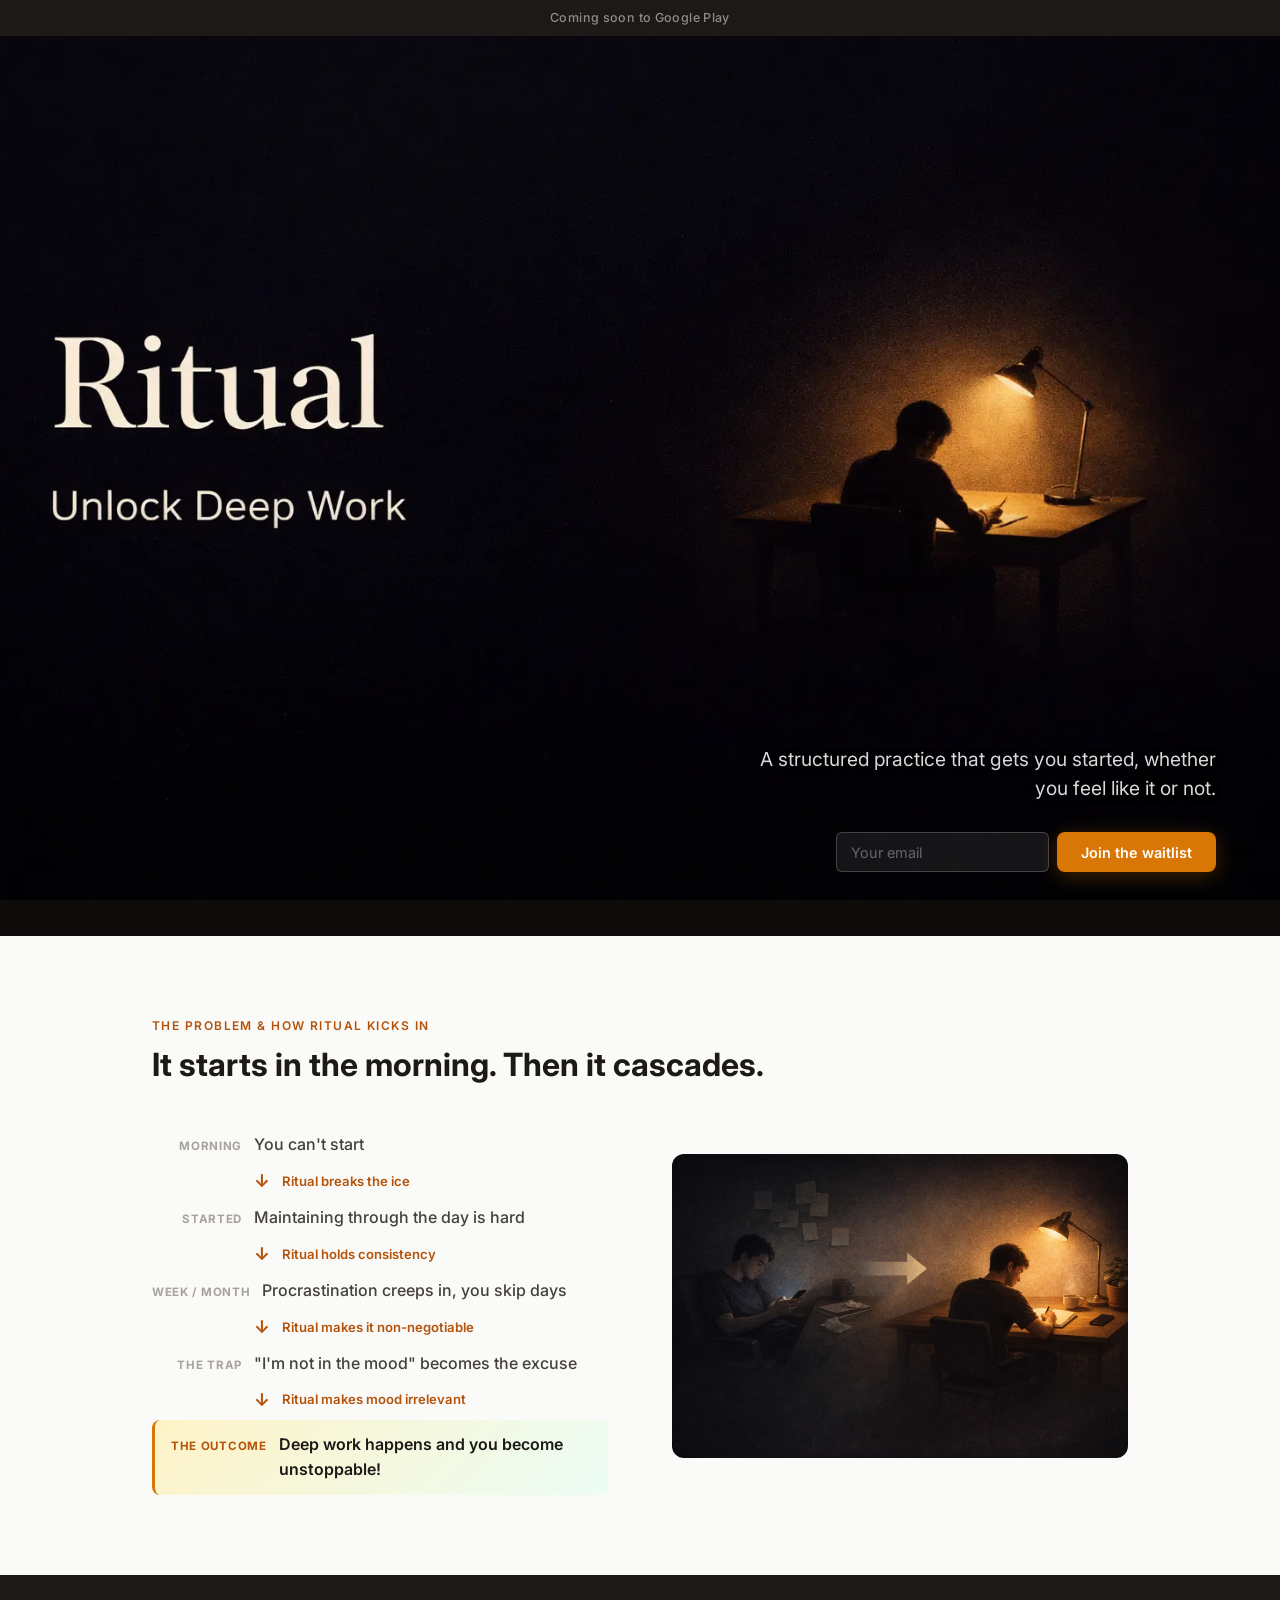
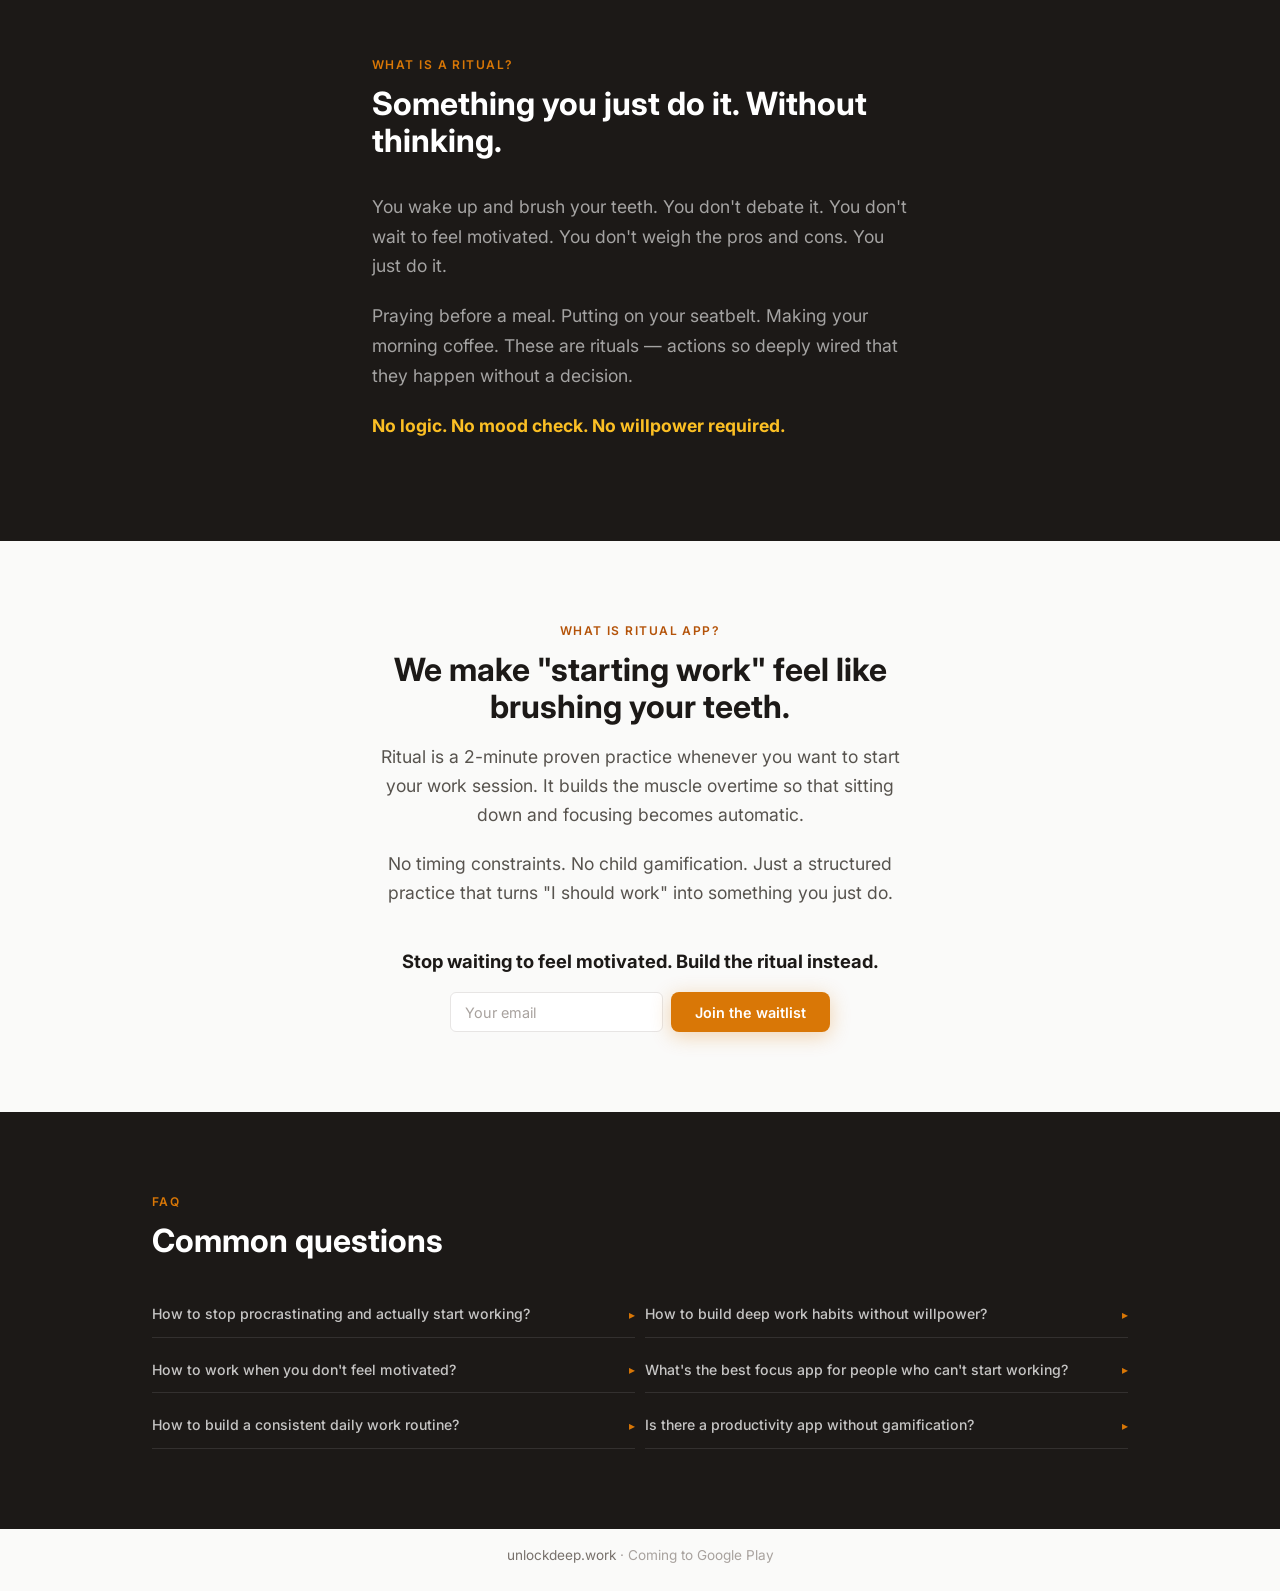
==== index.html @ 606dfb0f "Add Google Analytics tag (G-SDMS67HGEH) Co-Authored-By: Claude Opus 4.6 <noreply@anthropic.com>" ====
<!DOCTYPE html>
<html lang="en">
<head>
  <!-- Google tag (gtag.js) -->
  <script async src="https://www.googletagmanager.com/gtag/js?id=G-SDMS67HGEH"></script>
  <script>
    window.dataLayer = window.dataLayer || [];
    function gtag(){dataLayer.push(arguments);}
    gtag('js', new Date());
    gtag('config', 'G-SDMS67HGEH');
  </script>

  <meta charset="UTF-8">
  <meta name="viewport" content="width=device-width, initial-scale=1.0">
  <title>Ritual — Unlock Deep Work</title>
  <meta name="description" content="A 2-minute ritual that makes starting automatic and mood irrelevant. Stop waiting to feel motivated.">
  <link rel="canonical" href="https://unlockdeep.work/">

  <!-- Open Graph -->
  <meta property="og:type" content="website">
  <meta property="og:url" content="https://unlockdeep.work/">
  <meta property="og:title" content="Ritual — Unlock Deep Work">
  <meta property="og:description" content="A 2-minute ritual that makes starting automatic and mood irrelevant. Stop waiting to feel motivated.">
  <meta property="og:image" content="https://unlockdeep.work/og-image.jpg">

  <!-- Twitter Card -->
  <meta name="twitter:card" content="summary_large_image">
  <meta name="twitter:title" content="Ritual — Unlock Deep Work">
  <meta name="twitter:description" content="A 2-minute ritual that makes starting automatic and mood irrelevant. Stop waiting to feel motivated.">
  <meta name="twitter:image" content="https://unlockdeep.work/og-image.jpg">

  <!-- Structured Data -->
  <script type="application/ld+json">
  {
    "@context": "https://schema.org",
    "@type": "SoftwareApplication",
    "name": "Ritual",
    "description": "A 2-minute ritual that makes starting automatic and mood irrelevant. Stop waiting to feel motivated.",
    "url": "https://unlockdeep.work",
    "applicationCategory": "ProductivityApplication",
    "operatingSystem": "Android",
    "offers": {
      "@type": "Offer",
      "availability": "https://schema.org/PreOrder",
      "price": "0"
    }
  }
  </script>

  <script type="application/ld+json">
  {
    "@context": "https://schema.org",
    "@type": "FAQPage",
    "mainEntity": [
      {
        "@type": "Question",
        "name": "How to stop procrastinating and actually start working?",
        "acceptedAnswer": {
          "@type": "Answer",
          "text": "Most people wait to feel motivated — but motivation is unreliable. The real problem is the transition from scrolling to working. A 2-minute pre-work practice removes that decision entirely. You stop debating whether to start. You just start. Over time, this builds a starting muscle that makes procrastination irrelevant."
        }
      },
      {
        "@type": "Question",
        "name": "How to build deep work habits without willpower?",
        "acceptedAnswer": {
          "@type": "Answer",
          "text": "You don't use willpower to brush your teeth — it just happens because it's a ritual. Deep work can work the same way. A short, structured practice before each work session wires the habit into your routine. Within weeks, sitting down to focus stops being a battle and starts being automatic."
        }
      },
      {
        "@type": "Question",
        "name": "How to work when you don't feel motivated?",
        "acceptedAnswer": {
          "@type": "Answer",
          "text": "That's exactly when a daily work ritual matters most. Your mood shouldn't decide your productivity. A structured practice trains your brain to start regardless of how you feel. You do the practice, the focus follows. Consistency compounds — not motivation."
        }
      },
      {
        "@type": "Question",
        "name": "What's the best focus app for people who can't start working?",
        "acceptedAnswer": {
          "@type": "Answer",
          "text": "Most focus apps begin at the timer — press play and hope you focus. But the real problem happens 2 minutes before that. The best approach is a pre-work transition practice: acknowledge the distraction, set an intention, and commit. No gamification, no virtual trees, no guilt trips. Just honest structure that builds real discipline."
        }
      },
      {
        "@type": "Question",
        "name": "How to build a consistent daily work routine?",
        "acceptedAnswer": {
          "@type": "Answer",
          "text": "Consistency doesn't come from motivation — it comes from removing the decision to start. A daily ritual before your work session acts as an anchor. Morning, afternoon, whenever you work — the ritual is the same. Over months, you build a focus capacity curve: evidence of your own growth, not a streak counter."
        }
      },
      {
        "@type": "Question",
        "name": "Is there a productivity app without gamification?",
        "acceptedAnswer": {
          "@type": "Answer",
          "text": "Yes. Most focus apps reward you with trees, creatures, or animations — which contradicts the principle of embracing boredom. A better approach is a minimalist practice that treats you like an adult. No stimulation rewards. Just data about your sessions, your depth, and your growth over time."
        }
      }
    ]
  }
  </script>

  <link rel="preconnect" href="https://fonts.googleapis.com">
  <link rel="preconnect" href="https://fonts.gstatic.com" crossorigin>
  <link href="https://fonts.googleapis.com/css2?family=Inter:wght@400;500;600;700;800&family=Playfair+Display:wght@700;800&display=swap" rel="stylesheet">
  <link rel="stylesheet" href="style.css">
</head>
<body>

  <!-- Top Bar -->
  <div class="top-bar">
    <span>Coming soon to Google Play</span>
  </div>

  <!-- Hero -->
  <section class="hero">
    <div class="hero-bg" style="background-image: url('deepwork-head.webp');"></div>
    <div class="hero-overlay"></div>
    <div class="hero-content">
      <h1 class="hero-title">Ritual<span class="hero-title-sub">Unlock Deep Work</span></h1>
      <p class="one-liner">A structured practice that gets you started, whether you feel like it or not.</p>
      <form class="waitlist-form" action="https://formspree.io/f/mvzbgklw" method="POST">
        <input type="email" name="email" placeholder="Your email" required>
        <button type="submit" class="cta-button">Join the waitlist</button>
      </form>
    </div>
  </section>

  <!-- The Problem & How Ritual Kicks In -->
  <section class="problem-section">
    <div class="container">
      <div class="section-label">The Problem &amp; How Ritual Kicks In</div>
      <h2 class="section-title">It starts in the morning. Then it cascades.</h2>

      <div class="problem-layout">
        <div class="waterfall">
          <div class="wf-row">
            <div class="wf-label">Morning</div>
            <div class="wf-text">You can't start</div>
          </div>
          <div class="wf-arrow-row">
            <div class="wf-label"></div>
            <span class="wf-arrow">&darr;</span>
            <span class="wf-hint">Ritual breaks the ice</span>
          </div>
          <div class="wf-row">
            <div class="wf-label">Started</div>
            <div class="wf-text">Maintaining through the day is hard</div>
          </div>
          <div class="wf-arrow-row">
            <div class="wf-label"></div>
            <span class="wf-arrow">&darr;</span>
            <span class="wf-hint">Ritual holds consistency</span>
          </div>
          <div class="wf-row">
            <div class="wf-label">Week / Month</div>
            <div class="wf-text">Procrastination creeps in, you skip days</div>
          </div>
          <div class="wf-arrow-row">
            <div class="wf-label"></div>
            <span class="wf-arrow">&darr;</span>
            <span class="wf-hint">Ritual makes it non-negotiable</span>
          </div>
          <div class="wf-row">
            <div class="wf-label">The Trap</div>
            <div class="wf-text">"I'm not in the mood" becomes the excuse</div>
          </div>
          <div class="wf-arrow-row">
            <div class="wf-label"></div>
            <span class="wf-arrow">&darr;</span>
            <span class="wf-hint">Ritual makes mood irrelevant</span>
          </div>
          <div class="wf-outcome">
            <div class="wf-row" style="padding:0">
              <div class="wf-label">The Outcome</div>
              <div class="wf-text">Deep work happens and you become unstoppable!</div>
            </div>
          </div>
        </div>

        <div class="problem-image">
          <img src="deepwork-distraction.webp" alt="From distraction to deep work — person scrolling transforms into person focused at desk">
        </div>
      </div>
    </div>
  </section>

  <!-- What is a Ritual? -->
  <section class="what-ritual-section">
    <div class="container--narrow">
      <div class="section-label">What is a Ritual?</div>
      <h2 class="section-title">Something you just do it. Without thinking.</h2>
      <p class="what-ritual-text">You wake up and brush your teeth. You don't debate it. You don't wait to feel motivated. You don't weigh the pros and cons. You just do it.</p>
      <p class="what-ritual-text">Praying before a meal. Putting on your seatbelt. Making your morning coffee. These are rituals — actions so deeply wired that they happen without a decision.</p>
      <p class="what-ritual-text"><strong>No logic. No mood check. No willpower required.</strong></p>
    </div>
  </section>

  <!-- What is Ritual the app? -->
  <section class="what-app-section">
    <div class="container--narrow">
      <div class="section-label">What is Ritual app?</div>
      <h2 class="section-title">We make "starting work" feel like brushing your teeth.</h2>
      <p class="what-app-text">Ritual is a 2-minute proven practice whenever you want to start your work session. It builds the muscle overtime so that sitting down and focusing becomes automatic.</p>
      <p class="what-app-text">No timing constraints. No child gamification. Just a structured practice that turns "I should work" into something you just do.</p>
      <div class="desktop-cta">
        <p class="what-app-tagline">Stop waiting to feel motivated. Build the ritual instead.</p>
        <form class="waitlist-form" action="https://formspree.io/f/mvzbgklw" method="POST">
          <input type="email" name="email" placeholder="Your email" required>
          <button type="submit" class="cta-button">Join the waitlist</button>
        </form>
      </div>
    </div>
  </section>

  <!-- FAQ -->
  <section class="faq-section">
    <div class="container">
      <div class="section-label">FAQ</div>
      <h2 class="section-title">Common questions</h2>

      <div class="faq-list">
        <details class="faq-item">
          <summary>How to stop procrastinating and actually start working?</summary>
          <p>Most people wait to feel motivated — but motivation is unreliable. The real problem is the transition from scrolling to working. A 2-minute pre-work practice removes that decision entirely. You stop debating whether to start. You just start. Over time, this builds a starting muscle that makes procrastination irrelevant.</p>
        </details>

        <details class="faq-item">
          <summary>How to build deep work habits without willpower?</summary>
          <p>You don't use willpower to brush your teeth — it just happens because it's a ritual. Deep work can work the same way. A short, structured practice before each work session wires the habit into your routine. Within weeks, sitting down to focus stops being a battle and starts being automatic.</p>
        </details>

        <details class="faq-item">
          <summary>How to work when you don't feel motivated?</summary>
          <p>That's exactly when a daily work ritual matters most. Your mood shouldn't decide your productivity. A structured practice trains your brain to start regardless of how you feel. You do the practice, the focus follows. Consistency compounds — not motivation.</p>
        </details>

        <details class="faq-item">
          <summary>What's the best focus app for people who can't start working?</summary>
          <p>Most focus apps begin at the timer — press play and hope you focus. But the real problem happens 2 minutes before that. The best approach is a pre-work transition practice: acknowledge the distraction, set an intention, and commit. No gamification, no virtual trees, no guilt trips. Just honest structure that builds real discipline.</p>
        </details>

        <details class="faq-item">
          <summary>How to build a consistent daily work routine?</summary>
          <p>Consistency doesn't come from motivation — it comes from removing the decision to start. A daily ritual before your work session acts as an anchor. Morning, afternoon, whenever you work — the ritual is the same. Over months, you build a focus capacity curve: evidence of your own growth, not a streak counter.</p>
        </details>

        <details class="faq-item">
          <summary>Is there a productivity app without gamification?</summary>
          <p>Yes. Most focus apps reward you with trees, creatures, or animations — which contradicts the principle of embracing boredom. A better approach is a minimalist practice that treats you like an adult. No stimulation rewards. Just data about your sessions, your depth, and your growth over time. Real self-knowledge, not virtual forests.</p>
        </details>
      </div>
    </div>
  </section>

  <!-- Bottom CTA -->
  <section class="bottom-cta">
    <div class="container--narrow">
      <p class="bottom-cta-text">Stop waiting to feel motivated. Build the ritual instead.</p>
      <form class="waitlist-form" action="https://formspree.io/f/mvzbgklw" method="POST">
        <input type="email" name="email" placeholder="Your email" required>
        <button type="submit" class="cta-button">Join the waitlist</button>
      </form>
    </div>
  </section>

  <footer class="footer">
    <p class="footer-links">
      <a href="https://unlockdeep.work">unlockdeep.work</a> &middot; Coming to Google Play
    </p>
  </footer>

</body>
</html>
---- style.css ----
/* ===== Reset & Base ===== */
*,
*::before,
*::after {
  margin: 0;
  padding: 0;
  box-sizing: border-box;
}

html {
  font-size: 16px;
  scroll-behavior: smooth;
  -webkit-text-size-adjust: 100%;
}

body {
  font-family: 'Inter', -apple-system, BlinkMacSystemFont, sans-serif;
  color: #1c1917;
  background: #fafaf9;
  line-height: 1.6;
  -webkit-font-smoothing: antialiased;
  overflow-x: hidden;
}

h1, h2, h3 {
  line-height: 1.15;
  font-weight: 700;
}

/* ===== Layout ===== */
.container {
  max-width: 1040px;
  margin: 0 auto;
  padding: 0 2rem;
}

.container--narrow {
  max-width: 600px;
  margin: 0 auto;
  padding: 0 2rem;
}

.section-label {
  font-size: 0.75rem;
  font-weight: 600;
  text-transform: uppercase;
  letter-spacing: 0.12em;
  color: #b45309;
  margin-bottom: 0.75rem;
}

.section-title {
  font-size: 2rem;
  color: #1c1917;
  margin-bottom: 1rem;
}

/* ===== Top Bar ===== */
.top-bar {
  background: #1c1917;
  color: rgba(255, 255, 255, 0.5);
  text-align: center;
  padding: 0.5rem 1rem;
  font-size: 0.78rem;
  font-weight: 500;
  letter-spacing: 0.03em;
  position: relative;
  z-index: 10;
}

/* ===== Hero ===== */
.hero {
  min-height: 100vh;
  display: flex;
  align-items: flex-end;
  justify-content: flex-end;
  background: #1c1917;
  position: relative;
  overflow: hidden;
  padding: 4rem;
}

.hero-bg {
  position: absolute;
  inset: 0;
  background-size: cover;
  background-position: center;
  background-repeat: no-repeat;
  background-attachment: fixed;
}

.hero-overlay {
  position: absolute;
  inset: 0;
  background: linear-gradient(to top, rgba(0, 0, 0, 0.55) 0%, transparent 50%);
  pointer-events: none;
}

.hero-content {
  position: relative;
  z-index: 1;
  text-align: right;
  max-width: 480px;
}

.hero-title {
  display: none;
}

.hero .one-liner {
  font-size: 1.2rem;
  color: rgba(255, 255, 255, 0.85);
  margin-bottom: 1.75rem;
  line-height: 1.55;
  text-shadow: 0 1px 10px rgba(0, 0, 0, 0.4);
}

.cta-button {
  display: inline-block;
  padding: 0.9rem 2.5rem;
  font-size: 1rem;
  font-family: inherit;
  font-weight: 600;
  background: #d97706;
  color: #fff;
  border: none;
  border-radius: 8px;
  text-decoration: none;
  transition: background 0.2s, transform 0.15s, box-shadow 0.2s;
  box-shadow: 0 4px 20px rgba(217, 119, 6, 0.3);
}

.cta-button:hover {
  background: #b45309;
  transform: translateY(-1px);
  box-shadow: 0 6px 28px rgba(217, 119, 6, 0.4);
}

/* ===== Waitlist Form ===== */
.waitlist-form {
  display: flex;
  gap: 0.5rem;
  max-width: 380px;
  margin-left: auto;
}

.waitlist-form input[type="email"] {
  flex: 1;
  min-width: 0;
  padding: 0.65rem 0.85rem;
  font-size: 0.9rem;
  font-family: inherit;
  border: 1px solid rgba(255, 255, 255, 0.2);
  border-radius: 6px;
  background: rgba(255, 255, 255, 0.08);
  color: #fff;
  outline: none;
  transition: border-color 0.2s;
}

.waitlist-form input[type="email"]::placeholder {
  color: rgba(255, 255, 255, 0.35);
}

.waitlist-form input[type="email"]:focus {
  border-color: #d97706;
}

.waitlist-form .cta-button {
  padding: 0.65rem 1.5rem;
  font-size: 0.9rem;
  white-space: nowrap;
  cursor: pointer;
}

.what-app-section .waitlist-form {
  margin: 0 auto;
}

.what-app-section .waitlist-form input[type="email"] {
  background: #fff;
  border-color: #e7e5e4;
  color: #1c1917;
}

.what-app-section .waitlist-form input[type="email"]::placeholder {
  color: #a8a29e;
}

.what-app-section .waitlist-form input[type="email"]:focus {
  border-color: #d97706;
}

/* ===== Problem — Waterfall ===== */
.problem-section {
  padding: 5rem 0;
  background: #fafaf9;
}

.waterfall {
  display: flex;
  flex-direction: column;
  margin-top: 2.5rem;
  max-width: 480px;
}

.wf-row {
  display: flex;
  align-items: baseline;
  gap: 0.75rem;
  padding: 0.5rem 0;
}

.wf-label {
  font-size: 0.72rem;
  font-weight: 700;
  text-transform: uppercase;
  letter-spacing: 0.06em;
  color: #a8a29e;
  min-width: 90px;
  text-align: right;
  flex-shrink: 0;
}

.wf-text {
  font-size: 1rem;
  color: #44403c;
  font-weight: 500;
}

.wf-arrow-row {
  display: flex;
  align-items: center;
  gap: 0.75rem;
  padding: 0.1rem 0;
}

.wf-arrow-row .wf-label {
  min-width: 90px;
}

.wf-arrow {
  color: #b45309;
  font-size: 1.1rem;
  font-weight: 700;
}

.wf-hint {
  font-size: 0.82rem;
  color: #b45309;
  font-weight: 600;
}

.wf-outcome {
  margin-top: 0.25rem;
  padding: 0.75rem 1rem;
  background: linear-gradient(135deg, #fef3c7, #ecfdf5);
  border-radius: 8px;
  border-left: 3px solid #d97706;
}

.wf-outcome .wf-label {
  color: #b45309;
}

.wf-outcome .wf-text {
  color: #1c1917;
  font-weight: 600;
}

.problem-layout {
  display: grid;
  grid-template-columns: 1fr 1fr;
  gap: 4rem;
  align-items: center;
  margin-top: 2.5rem;
}

.problem-layout .waterfall {
  margin-top: 0;
}

.problem-image {
  text-align: center;
}

.problem-image img {
  max-width: 100%;
  border-radius: 12px;
}

/* ===== What is a Ritual? ===== */
.what-ritual-section {
  padding: 5rem 0;
  background: #1c1917;
}

.what-ritual-section .section-label {
  color: #d97706;
}

.what-ritual-section .section-title {
  color: #fff;
  margin-bottom: 2rem;
}

.what-ritual-text {
  font-size: 1.1rem;
  color: rgba(255, 255, 255, 0.6);
  line-height: 1.7;
  margin-bottom: 1.25rem;
}

.what-ritual-text strong {
  color: #fbbf24;
}

/* ===== What is Ritual the app? ===== */
.what-app-section {
  padding: 5rem 0;
  background: #fafaf9;
  text-align: center;
}

.what-app-text {
  font-size: 1.1rem;
  color: #57534e;
  line-height: 1.65;
  margin-bottom: 1.25rem;
}

.what-app-tagline {
  font-size: 1.15rem;
  font-weight: 700;
  color: #1c1917;
  margin-top: 2.5rem;
  margin-bottom: 1rem;
}

/* ===== FAQ ===== */
.faq-section {
  padding: 5rem 0;
  background: #1c1917;
}

.faq-section .section-label {
  color: #d97706;
}

.faq-section .section-title {
  color: #fff;
}

.faq-list {
  margin-top: 2rem;
  display: grid;
  grid-template-columns: 1fr 1fr;
  gap: 0.6rem;
}

.faq-item {
  background: none;
  border: none;
  border-bottom: 1px solid rgba(255, 255, 255, 0.1);
}

.faq-item summary {
  padding: 0.7rem 0;
  font-size: 0.88rem;
  font-weight: 500;
  color: rgba(255, 255, 255, 0.75);
  cursor: pointer;
  list-style: none;
  display: flex;
  justify-content: space-between;
  align-items: center;
}

.faq-item summary:hover {
  color: rgba(255, 255, 255, 0.95);
}

.faq-item summary::-webkit-details-marker {
  display: none;
}

.faq-item summary::after {
  content: '▸';
  font-size: 0.75rem;
  color: #d97706;
  flex-shrink: 0;
  margin-left: 0.75rem;
  transition: transform 0.2s;
}

.faq-item[open] summary::after {
  transform: rotate(90deg);
}

.faq-item p {
  padding: 0 0 0.7rem;
  font-size: 0.82rem;
  color: rgba(255, 255, 255, 0.4);
  line-height: 1.6;
}

.desktop-cta {
  margin-top: 2rem;
}

.desktop-cta .what-app-tagline {
  font-size: 1.15rem;
  font-weight: 700;
  color: #1c1917;
  margin-bottom: 1rem;
}

.desktop-cta .waitlist-form {
  margin: 0 auto;
}

.desktop-cta .waitlist-form input[type="email"] {
  background: #fff;
  border-color: #e7e5e4;
  color: #1c1917;
}

.desktop-cta .waitlist-form input[type="email"]::placeholder {
  color: #a8a29e;
}

.desktop-cta .waitlist-form input[type="email"]:focus {
  border-color: #d97706;
}

/* ===== Bottom CTA ===== */
.bottom-cta {
  display: none;
  padding: 2.5rem 0 1rem;
  background: #fafaf9;
  text-align: center;
}

.bottom-cta-text {
  font-size: 1.1rem;
  font-weight: 700;
  color: #1c1917;
  margin-bottom: 1.25rem;
}

.bottom-cta .waitlist-form {
  margin: 0 auto;
}

.bottom-cta .waitlist-form input[type="email"] {
  background: #fff;
  border-color: #e7e5e4;
  color: #1c1917;
}

.bottom-cta .waitlist-form input[type="email"]::placeholder {
  color: #a8a29e;
}

.bottom-cta .waitlist-form input[type="email"]:focus {
  border-color: #d97706;
}

/* ===== Footer ===== */
.footer {
  padding: 1rem 0 1.5rem;
  text-align: center;
  background: #fafaf9;
}

.footer-links {
  font-size: 0.85rem;
  color: #a8a29e;
}

.footer-links a {
  color: #78716c;
  text-decoration: none;
}

.footer-links a:hover {
  color: #b45309;
}

/* ===== Responsive ===== */
@media (max-width: 650px) {
  .hero {
    min-height: 70vh;
    padding: 2.5rem 1.5rem;
    align-items: flex-end;
    justify-content: center;
  }

  .hero-bg {
    background-attachment: scroll;
    background-position: 70% center;
  }

  .hero-content {
    text-align: center;
    max-width: 100%;
  }

  .hero-title {
    display: block;
    font-family: 'Playfair Display', Georgia, serif;
    font-size: 3.5rem;
    font-weight: 700;
    color: #f0e4d4;
    margin-bottom: 0.5rem;
    text-shadow: 0 2px 16px rgba(0, 0, 0, 0.5);
  }

  .hero-title-sub {
    display: block;
    font-family: 'Inter', sans-serif;
    font-size: 1.1rem;
    font-weight: 400;
    color: rgba(200, 190, 175, 0.75);
    letter-spacing: 0.04em;
    margin-bottom: 1.5rem;
  }

  .hero .one-liner {
    font-size: 1.1rem;
  }

  .waitlist-form {
    flex-direction: column;
    max-width: 100%;
  }

  .section-title {
    font-size: 1.6rem;
  }

  .insight-line {
    font-size: 1.65rem;
  }

  .problem-layout {
    grid-template-columns: 1fr;
    gap: 2rem;
  }

  .wf-label {
    min-width: 70px;
    font-size: 0.65rem;
  }

  .wf-arrow-row .wf-label {
    min-width: 70px;
  }

  .problem-section,
  .what-ritual-section,
  .what-app-section,
  .faq-section {
    padding: 3.5rem 0;
  }

  .faq-list {
    grid-template-columns: 1fr;
  }

  .desktop-cta {
    display: none;
  }

  .bottom-cta {
    display: block;
  }
}
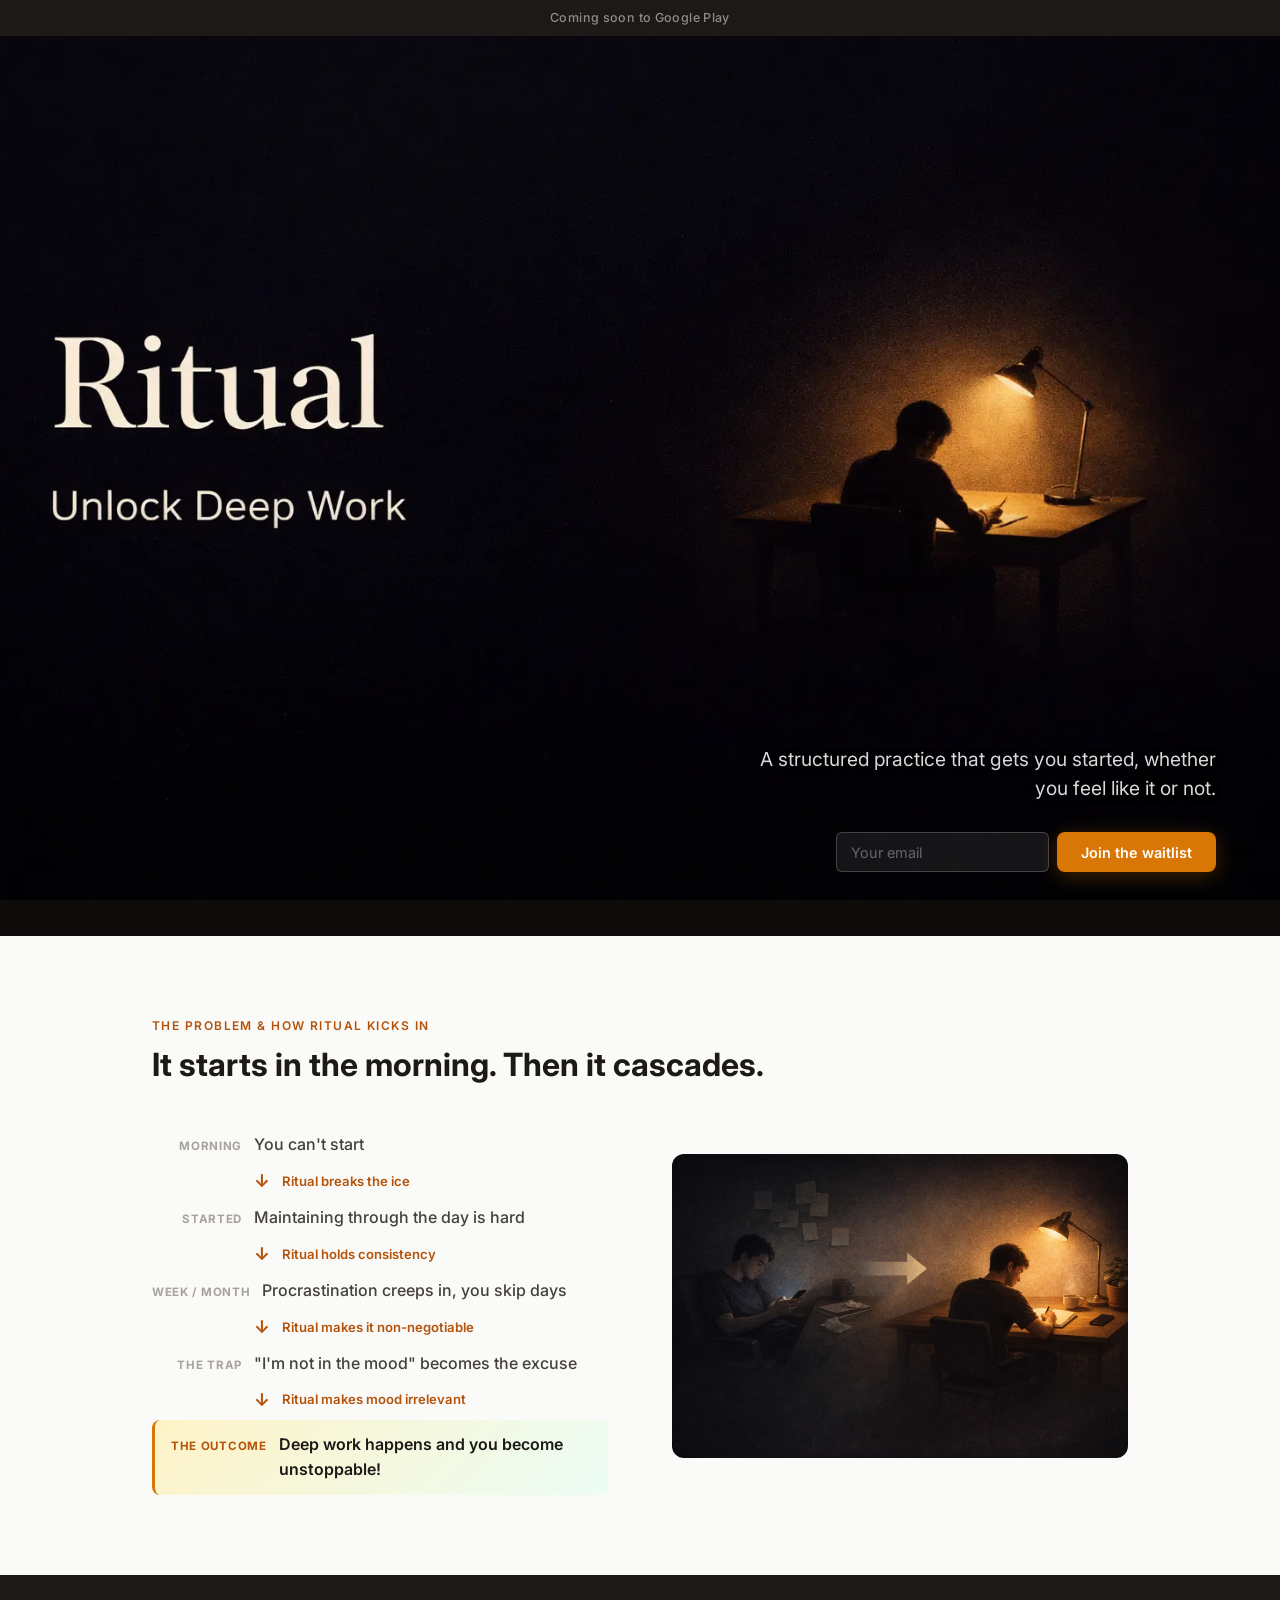
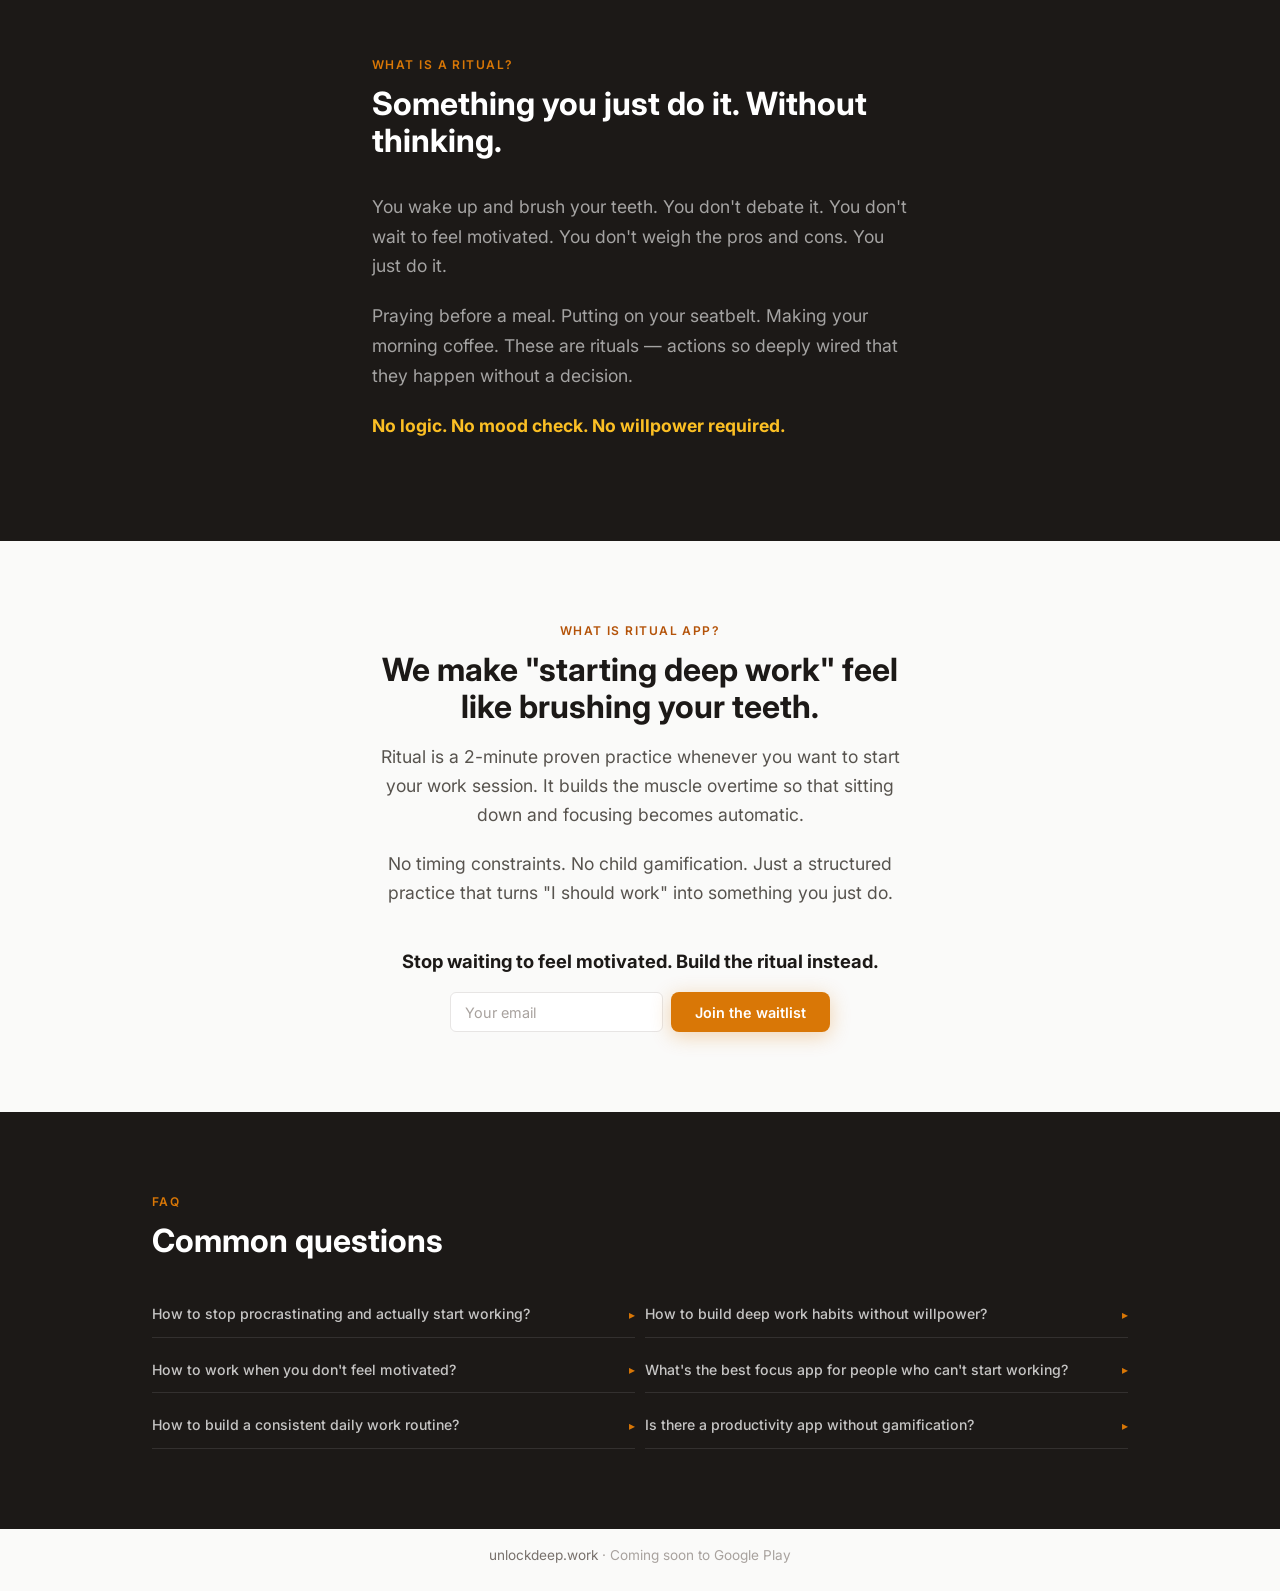
==== commit 69747543: "Update copy: add "deep work" keyword, Ritual mention in FAQ, and "soon" to footer Co-Authored-By: Cl" ====
--- a/index.html
+++ b/index.html
@@ -204,7 +204,7 @@
   <section class="what-app-section">
     <div class="container--narrow">
       <div class="section-label">What is Ritual app?</div>
-      <h2 class="section-title">We make "starting work" feel like brushing your teeth.</h2>
+      <h2 class="section-title">We make "starting deep work" feel like brushing your teeth.</h2>
       <p class="what-app-text">Ritual is a 2-minute proven practice whenever you want to start your work session. It builds the muscle overtime so that sitting down and focusing becomes automatic.</p>
       <p class="what-app-text">No timing constraints. No child gamification. Just a structured practice that turns "I should work" into something you just do.</p>
       <div class="desktop-cta">
@@ -251,7 +251,7 @@
 
         <details class="faq-item">
           <summary>Is there a productivity app without gamification?</summary>
-          <p>Yes. Most focus apps reward you with trees, creatures, or animations — which contradicts the principle of embracing boredom. A better approach is a minimalist practice that treats you like an adult. No stimulation rewards. Just data about your sessions, your depth, and your growth over time. Real self-knowledge, not virtual forests.</p>
+          <p>Yes. Most focus apps reward you with trees, creatures, or animations — which contradicts the principle of embracing boredom. A better approach is a minimalist practice that treats you like an adult. No stimulation rewards. Just data about your sessions, your depth, and your growth over time. Real self-knowledge, not virtual forests. That's what we are building with Ritual.</p>
         </details>
       </div>
     </div>
@@ -270,7 +270,7 @@
 
   <footer class="footer">
     <p class="footer-links">
-      <a href="https://unlockdeep.work">unlockdeep.work</a> &middot; Coming to Google Play
+      <a href="https://unlockdeep.work">unlockdeep.work</a> &middot; Coming soon to Google Play
     </p>
   </footer>
 
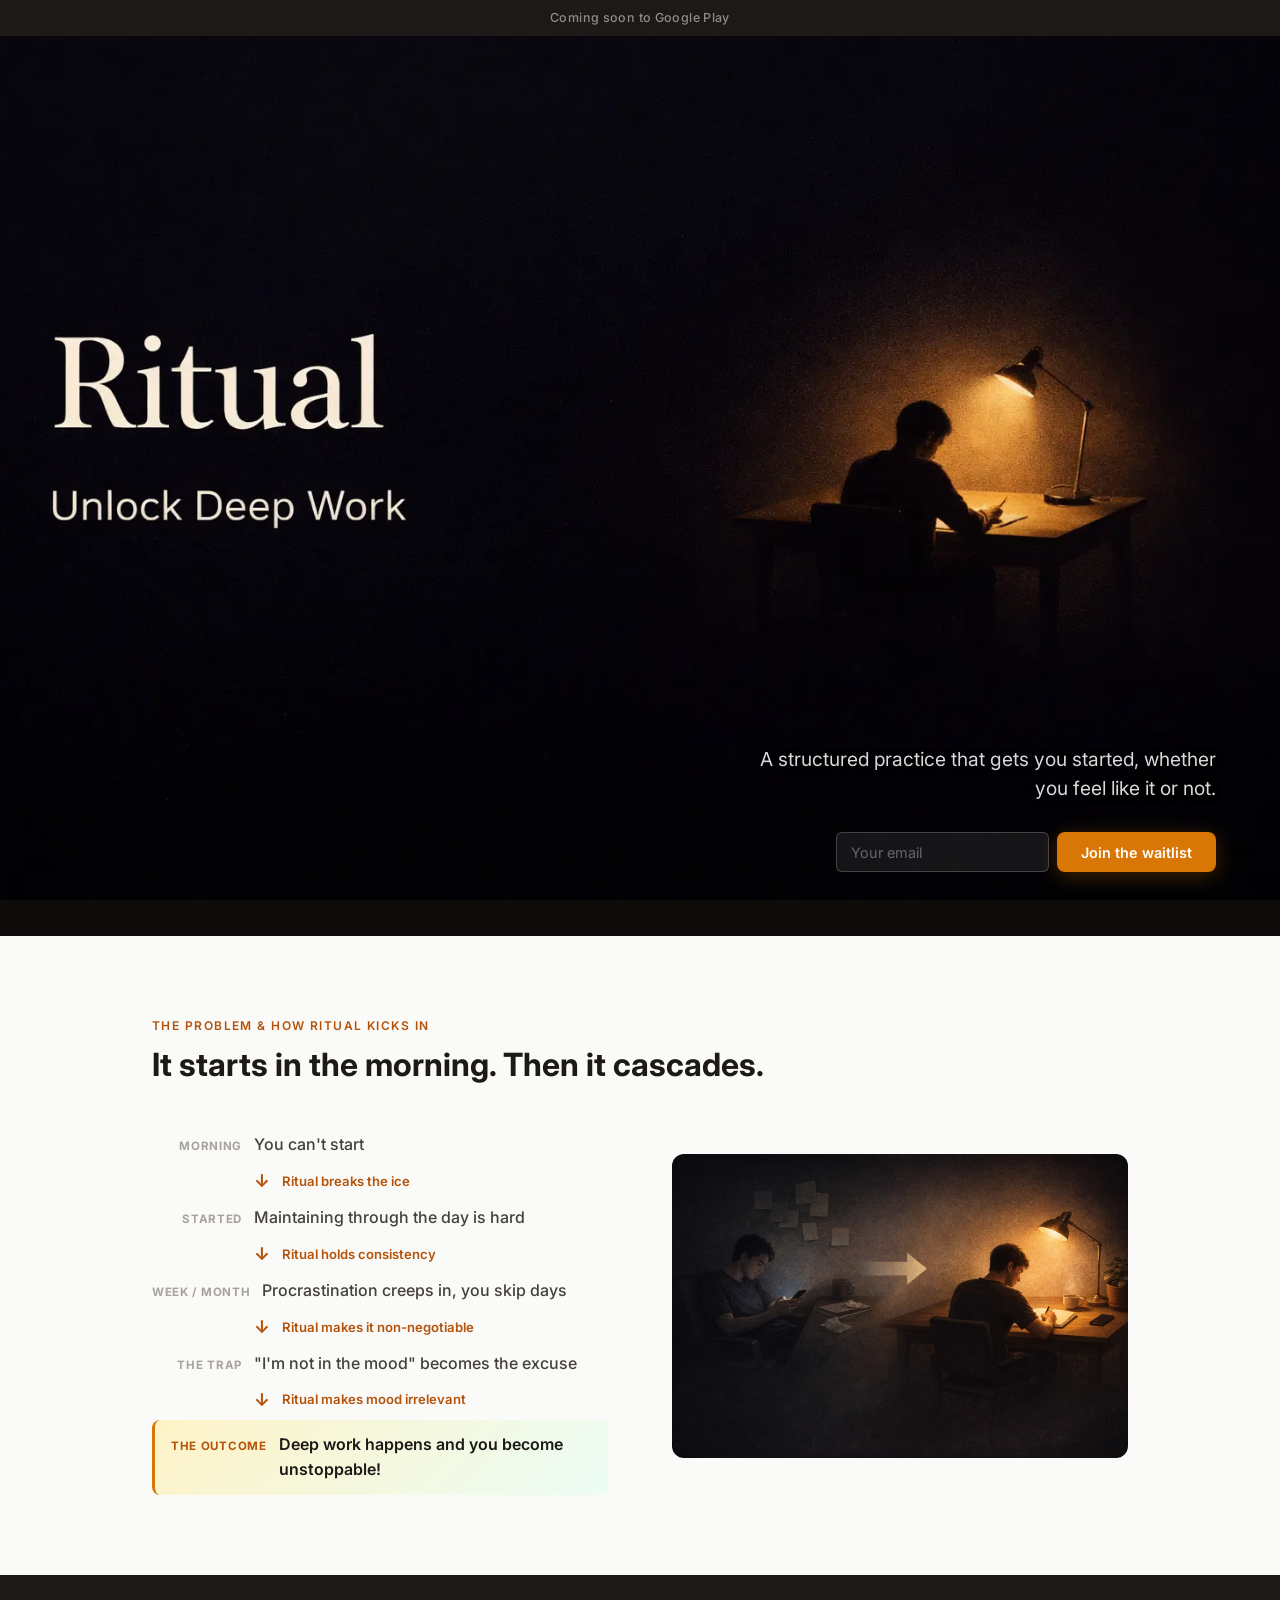
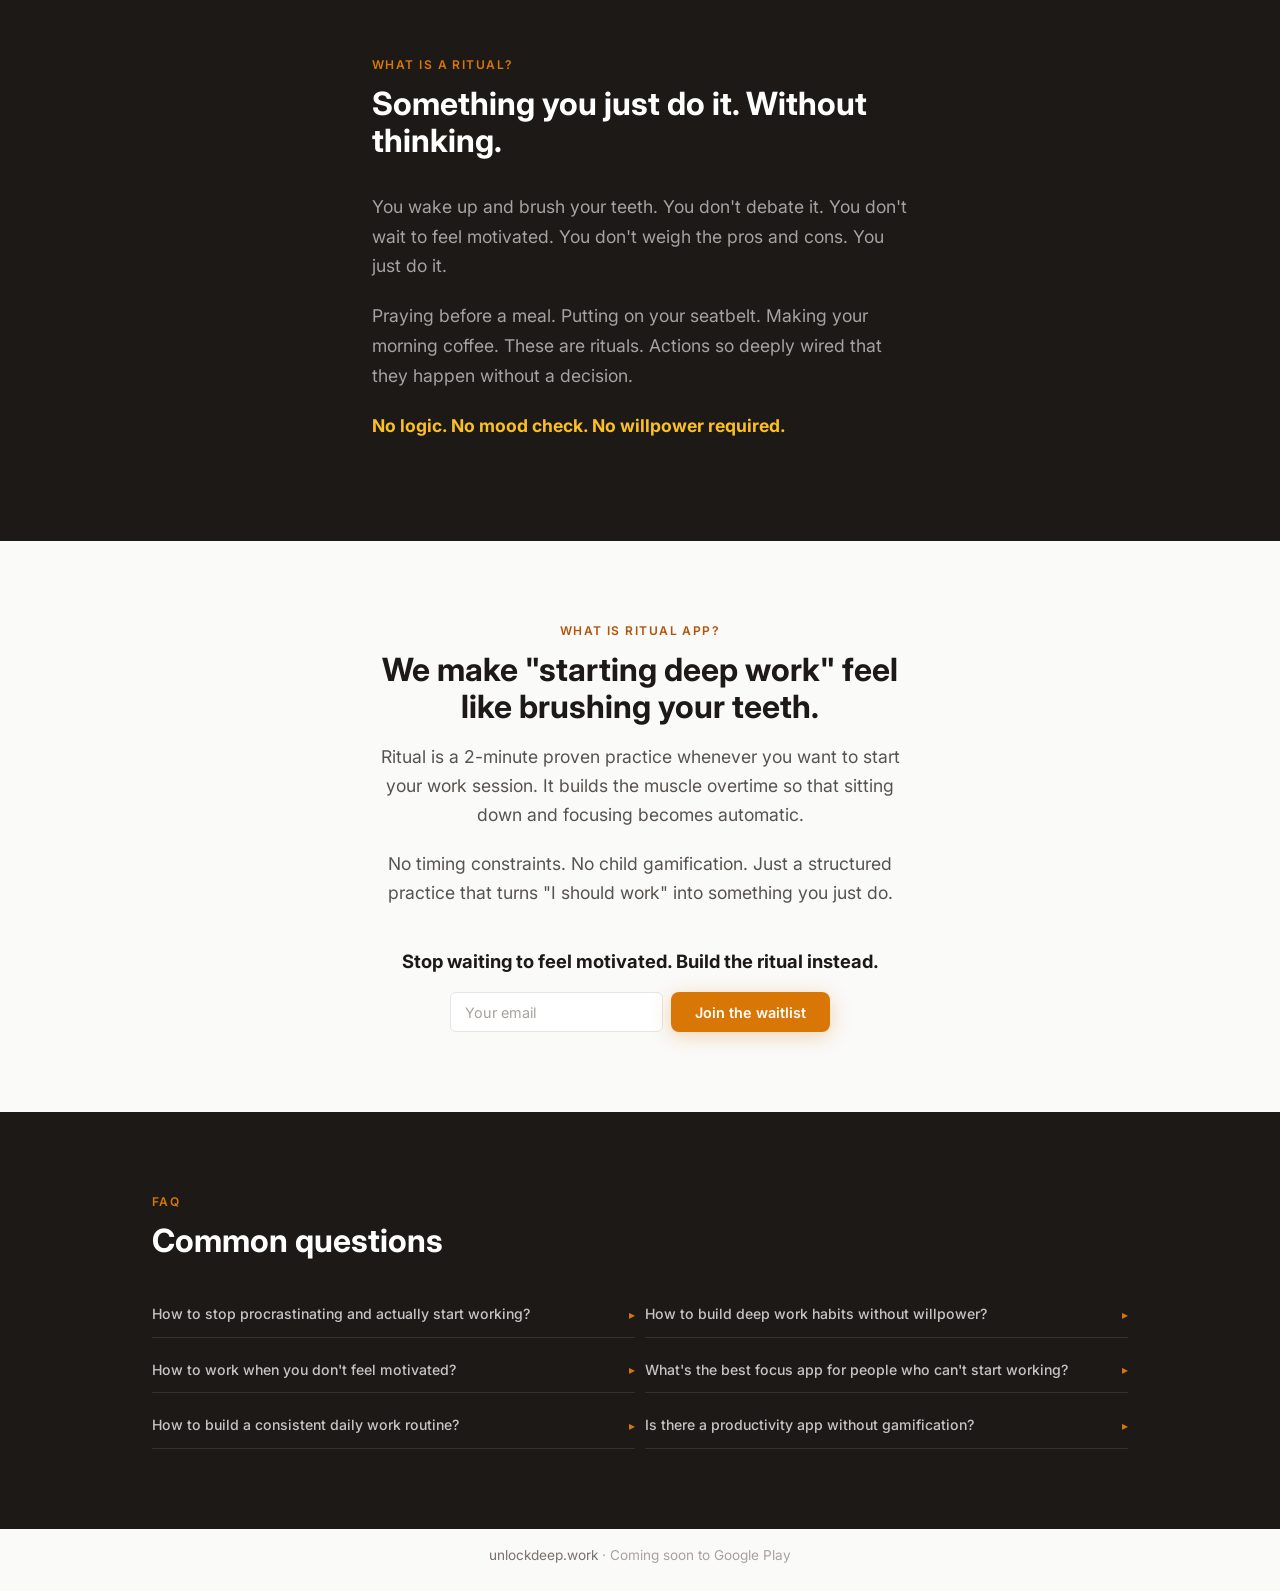
==== commit bdb619a6: "Remove em dashes from all copy, use natural punctuation instead Co-Authored-By: Claude Opus 4.6 <nor" ====
--- a/index.html
+++ b/index.html
@@ -12,20 +12,20 @@
 
   <meta charset="UTF-8">
   <meta name="viewport" content="width=device-width, initial-scale=1.0">
-  <title>Ritual — Unlock Deep Work</title>
+  <title>Ritual - Unlock Deep Work</title>
   <meta name="description" content="A 2-minute ritual that makes starting automatic and mood irrelevant. Stop waiting to feel motivated.">
   <link rel="canonical" href="https://unlockdeep.work/">
 
   <!-- Open Graph -->
   <meta property="og:type" content="website">
   <meta property="og:url" content="https://unlockdeep.work/">
-  <meta property="og:title" content="Ritual — Unlock Deep Work">
+  <meta property="og:title" content="Ritual - Unlock Deep Work">
   <meta property="og:description" content="A 2-minute ritual that makes starting automatic and mood irrelevant. Stop waiting to feel motivated.">
   <meta property="og:image" content="https://unlockdeep.work/og-image.jpg">
 
   <!-- Twitter Card -->
   <meta name="twitter:card" content="summary_large_image">
-  <meta name="twitter:title" content="Ritual — Unlock Deep Work">
+  <meta name="twitter:title" content="Ritual - Unlock Deep Work">
   <meta name="twitter:description" content="A 2-minute ritual that makes starting automatic and mood irrelevant. Stop waiting to feel motivated.">
   <meta name="twitter:image" content="https://unlockdeep.work/og-image.jpg">
 
@@ -57,7 +57,7 @@
         "name": "How to stop procrastinating and actually start working?",
         "acceptedAnswer": {
           "@type": "Answer",
-          "text": "Most people wait to feel motivated — but motivation is unreliable. The real problem is the transition from scrolling to working. A 2-minute pre-work practice removes that decision entirely. You stop debating whether to start. You just start. Over time, this builds a starting muscle that makes procrastination irrelevant."
+          "text": "Most people wait to feel motivated, but motivation is unreliable. The real problem is the transition from scrolling to working. A 2-minute pre-work practice removes that decision entirely. You stop debating whether to start. You just start. Over time, this builds a starting muscle that makes procrastination irrelevant."
         }
       },
       {
@@ -65,7 +65,7 @@
         "name": "How to build deep work habits without willpower?",
         "acceptedAnswer": {
           "@type": "Answer",
-          "text": "You don't use willpower to brush your teeth — it just happens because it's a ritual. Deep work can work the same way. A short, structured practice before each work session wires the habit into your routine. Within weeks, sitting down to focus stops being a battle and starts being automatic."
+          "text": "You don't use willpower to brush your teeth. It just happens because it's a ritual. Deep work can work the same way. A short, structured practice before each work session wires the habit into your routine. Within weeks, sitting down to focus stops being a battle and starts being automatic."
         }
       },
       {
@@ -73,7 +73,7 @@
         "name": "How to work when you don't feel motivated?",
         "acceptedAnswer": {
           "@type": "Answer",
-          "text": "That's exactly when a daily work ritual matters most. Your mood shouldn't decide your productivity. A structured practice trains your brain to start regardless of how you feel. You do the practice, the focus follows. Consistency compounds — not motivation."
+          "text": "That's exactly when a daily work ritual matters most. Your mood shouldn't decide your productivity. A structured practice trains your brain to start regardless of how you feel. You do the practice, the focus follows. Consistency compounds, not motivation."
         }
       },
       {
@@ -81,7 +81,7 @@
         "name": "What's the best focus app for people who can't start working?",
         "acceptedAnswer": {
           "@type": "Answer",
-          "text": "Most focus apps begin at the timer — press play and hope you focus. But the real problem happens 2 minutes before that. The best approach is a pre-work transition practice: acknowledge the distraction, set an intention, and commit. No gamification, no virtual trees, no guilt trips. Just honest structure that builds real discipline."
+          "text": "Most focus apps begin at the timer. Press play and hope you focus. But the real problem happens 2 minutes before that. The best approach is a pre-work transition practice: acknowledge the distraction, set an intention, and commit. No gamification, no virtual trees, no guilt trips. Just honest structure that builds real discipline."
         }
       },
       {
@@ -89,7 +89,7 @@
         "name": "How to build a consistent daily work routine?",
         "acceptedAnswer": {
           "@type": "Answer",
-          "text": "Consistency doesn't come from motivation — it comes from removing the decision to start. A daily ritual before your work session acts as an anchor. Morning, afternoon, whenever you work — the ritual is the same. Over months, you build a focus capacity curve: evidence of your own growth, not a streak counter."
+          "text": "Consistency doesn't come from motivation. It comes from removing the decision to start. A daily ritual before your work session acts as an anchor. Morning, afternoon, whenever you work, the ritual is the same. Over months, you build a focus capacity curve: evidence of your own growth, not a streak counter."
         }
       },
       {
@@ -97,7 +97,7 @@
         "name": "Is there a productivity app without gamification?",
         "acceptedAnswer": {
           "@type": "Answer",
-          "text": "Yes. Most focus apps reward you with trees, creatures, or animations — which contradicts the principle of embracing boredom. A better approach is a minimalist practice that treats you like an adult. No stimulation rewards. Just data about your sessions, your depth, and your growth over time."
+          "text": "Yes. Most focus apps reward you with trees, creatures, or animations. This contradicts the principle of embracing boredom. A better approach is a minimalist practice that treats you like an adult. No stimulation rewards. Just data about your sessions, your depth, and your growth over time."
         }
       }
     ]
@@ -183,7 +183,7 @@
         </div>
 
         <div class="problem-image">
-          <img src="deepwork-distraction.webp" alt="From distraction to deep work — person scrolling transforms into person focused at desk">
+          <img src="deepwork-distraction.webp" alt="From distraction to deep work, person scrolling transforms into person focused at desk">
         </div>
       </div>
     </div>
@@ -195,7 +195,7 @@
       <div class="section-label">What is a Ritual?</div>
       <h2 class="section-title">Something you just do it. Without thinking.</h2>
       <p class="what-ritual-text">You wake up and brush your teeth. You don't debate it. You don't wait to feel motivated. You don't weigh the pros and cons. You just do it.</p>
-      <p class="what-ritual-text">Praying before a meal. Putting on your seatbelt. Making your morning coffee. These are rituals — actions so deeply wired that they happen without a decision.</p>
+      <p class="what-ritual-text">Praying before a meal. Putting on your seatbelt. Making your morning coffee. These are rituals. Actions so deeply wired that they happen without a decision.</p>
       <p class="what-ritual-text"><strong>No logic. No mood check. No willpower required.</strong></p>
     </div>
   </section>
@@ -226,32 +226,32 @@
       <div class="faq-list">
         <details class="faq-item">
           <summary>How to stop procrastinating and actually start working?</summary>
-          <p>Most people wait to feel motivated — but motivation is unreliable. The real problem is the transition from scrolling to working. A 2-minute pre-work practice removes that decision entirely. You stop debating whether to start. You just start. Over time, this builds a starting muscle that makes procrastination irrelevant.</p>
+          <p>Most people wait to feel motivated, but motivation is unreliable. The real problem is the transition from scrolling to working. A 2-minute pre-work practice removes that decision entirely. You stop debating whether to start. You just start. Over time, this builds a starting muscle that makes procrastination irrelevant.</p>
         </details>
 
         <details class="faq-item">
           <summary>How to build deep work habits without willpower?</summary>
-          <p>You don't use willpower to brush your teeth — it just happens because it's a ritual. Deep work can work the same way. A short, structured practice before each work session wires the habit into your routine. Within weeks, sitting down to focus stops being a battle and starts being automatic.</p>
+          <p>You don't use willpower to brush your teeth. It just happens because it's a ritual. Deep work can work the same way. A short, structured practice before each work session wires the habit into your routine. Within weeks, sitting down to focus stops being a battle and starts being automatic.</p>
         </details>
 
         <details class="faq-item">
           <summary>How to work when you don't feel motivated?</summary>
-          <p>That's exactly when a daily work ritual matters most. Your mood shouldn't decide your productivity. A structured practice trains your brain to start regardless of how you feel. You do the practice, the focus follows. Consistency compounds — not motivation.</p>
+          <p>That's exactly when a daily work ritual matters most. Your mood shouldn't decide your productivity. A structured practice trains your brain to start regardless of how you feel. You do the practice, the focus follows. Consistency compounds, not motivation.</p>
         </details>
 
         <details class="faq-item">
           <summary>What's the best focus app for people who can't start working?</summary>
-          <p>Most focus apps begin at the timer — press play and hope you focus. But the real problem happens 2 minutes before that. The best approach is a pre-work transition practice: acknowledge the distraction, set an intention, and commit. No gamification, no virtual trees, no guilt trips. Just honest structure that builds real discipline.</p>
+          <p>Most focus apps begin at the timer. Press play and hope you focus. But the real problem happens 2 minutes before that. The best approach is a pre-work transition practice: acknowledge the distraction, set an intention, and commit. No gamification, no virtual trees, no guilt trips. Just honest structure that builds real discipline.</p>
         </details>
 
         <details class="faq-item">
           <summary>How to build a consistent daily work routine?</summary>
-          <p>Consistency doesn't come from motivation — it comes from removing the decision to start. A daily ritual before your work session acts as an anchor. Morning, afternoon, whenever you work — the ritual is the same. Over months, you build a focus capacity curve: evidence of your own growth, not a streak counter.</p>
+          <p>Consistency doesn't come from motivation. It comes from removing the decision to start. A daily ritual before your work session acts as an anchor. Morning, afternoon, whenever you work, the ritual is the same. Over months, you build a focus capacity curve: evidence of your own growth, not a streak counter.</p>
         </details>
 
         <details class="faq-item">
           <summary>Is there a productivity app without gamification?</summary>
-          <p>Yes. Most focus apps reward you with trees, creatures, or animations — which contradicts the principle of embracing boredom. A better approach is a minimalist practice that treats you like an adult. No stimulation rewards. Just data about your sessions, your depth, and your growth over time. Real self-knowledge, not virtual forests. That's what we are building with Ritual.</p>
+          <p>Yes. Most focus apps reward you with trees, creatures, or animations. This contradicts the principle of embracing boredom. A better approach is a minimalist practice that treats you like an adult. No stimulation rewards. Just data about your sessions, your depth, and your growth over time. Real self-knowledge, not virtual forests. That's what we are building with Ritual.</p>
         </details>
       </div>
     </div>
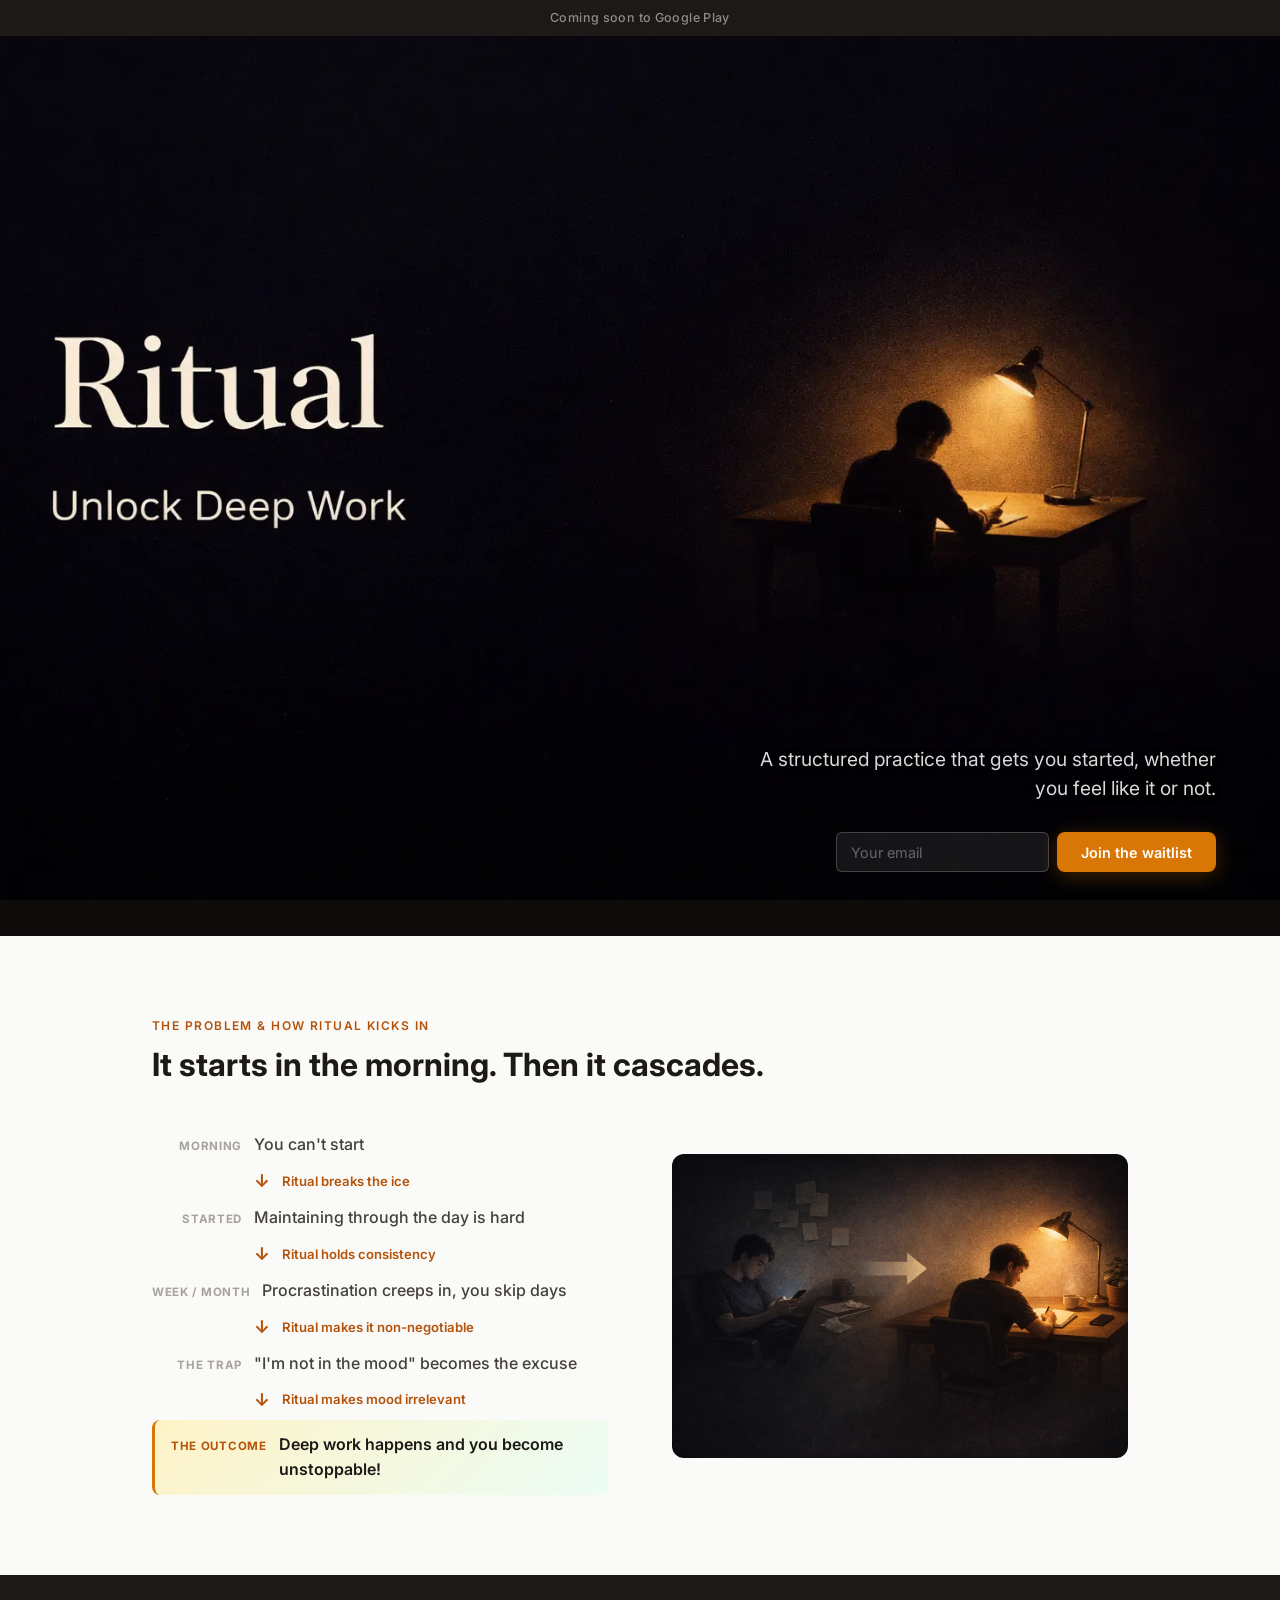
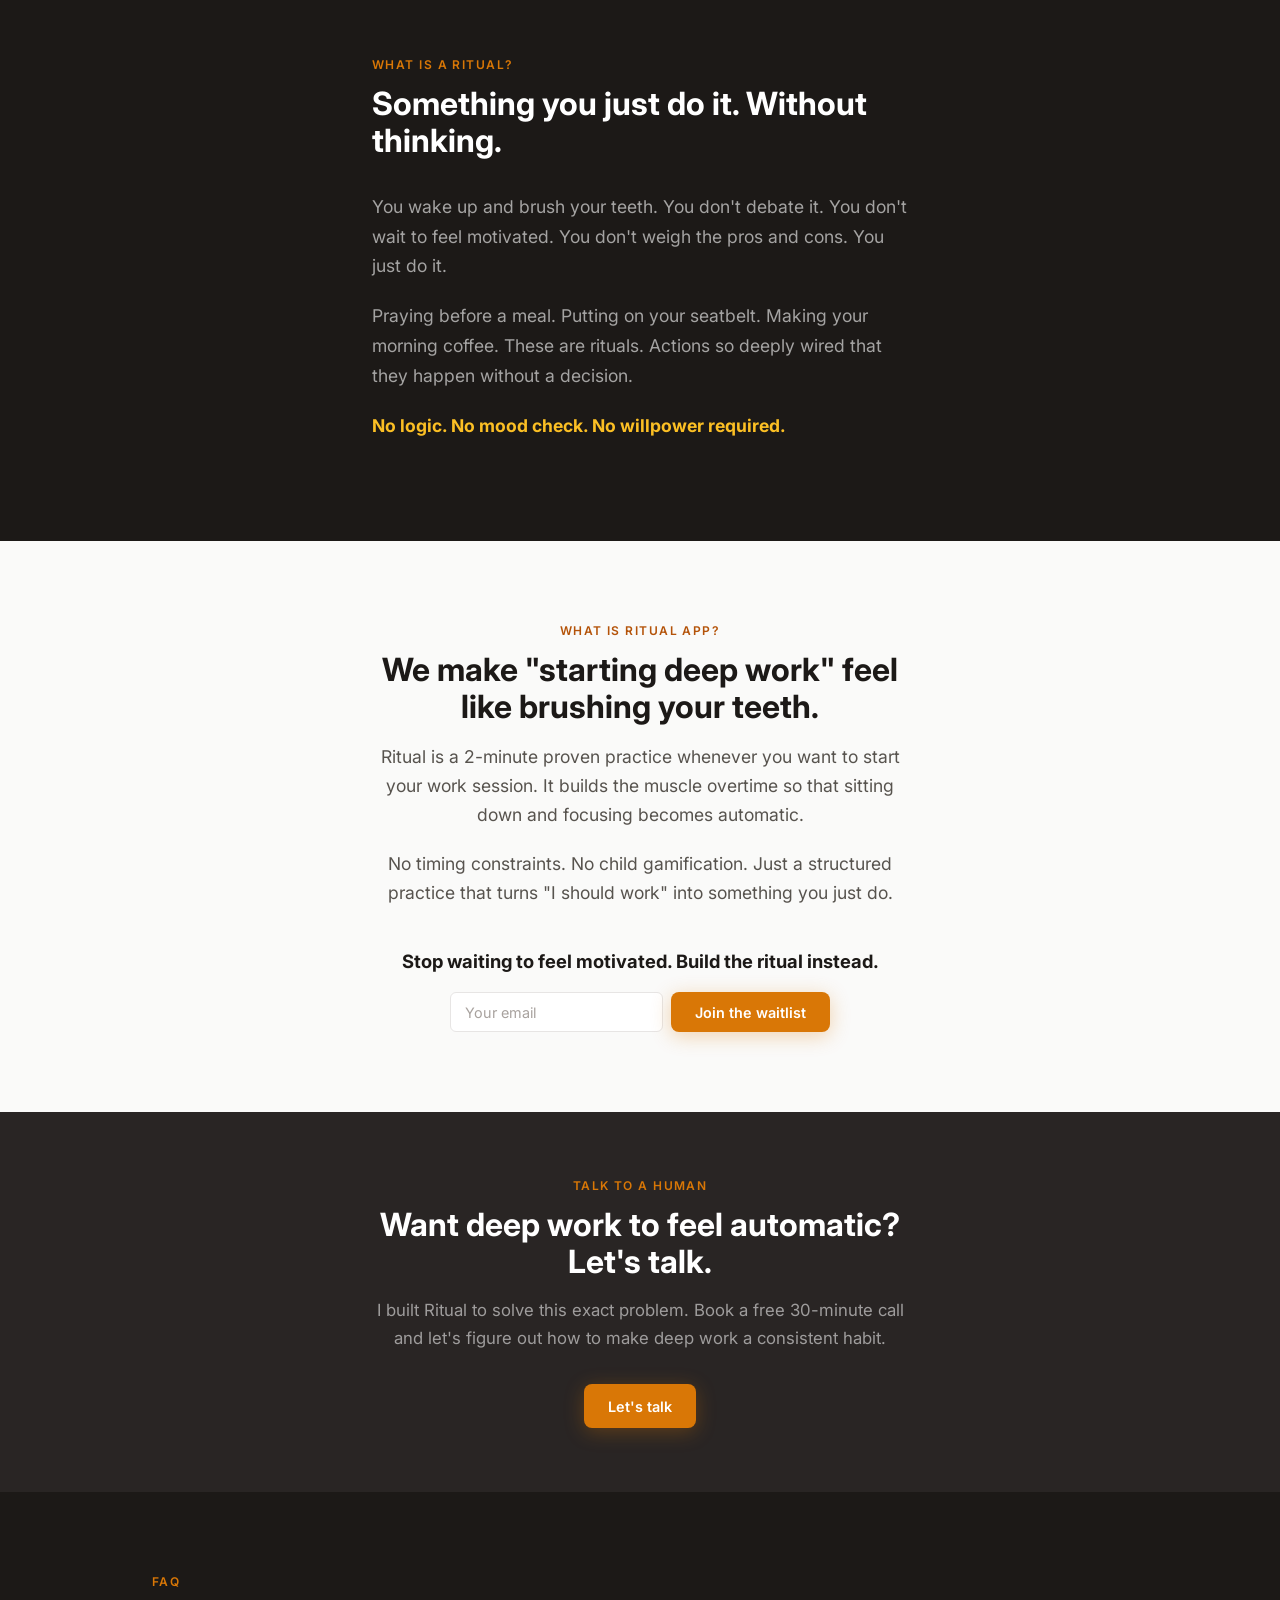
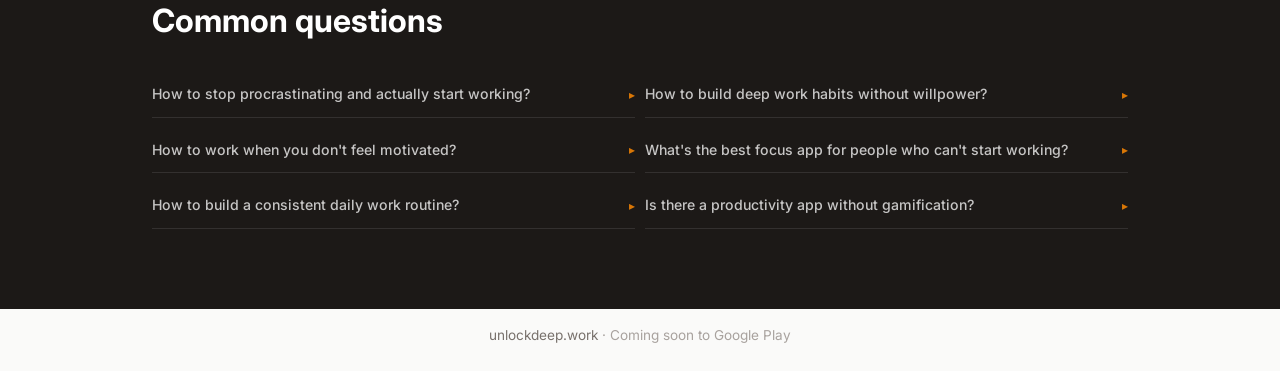
==== commit 42dad089: "Add free consultation page and talk CTA section Co-Authored-By: Claude Opus 4.6 <noreply@anthropic.c" ====
--- a/index.html
+++ b/index.html
@@ -13,20 +13,24 @@
   <meta charset="UTF-8">
   <meta name="viewport" content="width=device-width, initial-scale=1.0">
   <title>Ritual - Unlock Deep Work</title>
-  <meta name="description" content="A 2-minute ritual that makes starting automatic and mood irrelevant. Stop waiting to feel motivated.">
+  <meta name="description" content="A structured practice that gets you started, whether you feel like it or not. Stop waiting to feel motivated.">
+  <link rel="icon" href="/favicon.ico" sizes="48x48">
+  <link rel="icon" href="/icon-192.png" type="image/png" sizes="192x192">
+  <link rel="icon" href="/icon-512.png" type="image/png" sizes="512x512">
+  <link rel="apple-touch-icon" href="/apple-touch-icon.png">
   <link rel="canonical" href="https://unlockdeep.work/">
 
   <!-- Open Graph -->
   <meta property="og:type" content="website">
   <meta property="og:url" content="https://unlockdeep.work/">
   <meta property="og:title" content="Ritual - Unlock Deep Work">
-  <meta property="og:description" content="A 2-minute ritual that makes starting automatic and mood irrelevant. Stop waiting to feel motivated.">
+  <meta property="og:description" content="A structured practice that gets you started, whether you feel like it or not. Stop waiting to feel motivated.">
   <meta property="og:image" content="https://unlockdeep.work/og-image.jpg">
 
   <!-- Twitter Card -->
   <meta name="twitter:card" content="summary_large_image">
   <meta name="twitter:title" content="Ritual - Unlock Deep Work">
-  <meta name="twitter:description" content="A 2-minute ritual that makes starting automatic and mood irrelevant. Stop waiting to feel motivated.">
+  <meta name="twitter:description" content="A structured practice that gets you started, whether you feel like it or not. Stop waiting to feel motivated.">
   <meta name="twitter:image" content="https://unlockdeep.work/og-image.jpg">
 
   <!-- Structured Data -->
@@ -35,7 +39,7 @@
     "@context": "https://schema.org",
     "@type": "SoftwareApplication",
     "name": "Ritual",
-    "description": "A 2-minute ritual that makes starting automatic and mood irrelevant. Stop waiting to feel motivated.",
+    "description": "A structured practice that gets you started, whether you feel like it or not. Stop waiting to feel motivated.",
     "url": "https://unlockdeep.work",
     "applicationCategory": "ProductivityApplication",
     "operatingSystem": "Android",
@@ -104,9 +108,16 @@
   }
   </script>
 
+  <!-- Preload hero image for fast LCP -->
+  <link rel="preload" as="image" href="deepwork-head.webp" type="image/webp" fetchpriority="high">
+
+  <!-- Fonts: preconnect + non-render-blocking load -->
   <link rel="preconnect" href="https://fonts.googleapis.com">
   <link rel="preconnect" href="https://fonts.gstatic.com" crossorigin>
-  <link href="https://fonts.googleapis.com/css2?family=Inter:wght@400;500;600;700;800&family=Playfair+Display:wght@700;800&display=swap" rel="stylesheet">
+  <link rel="preload" as="style" href="https://fonts.googleapis.com/css2?family=Inter:wght@400;500;600;700;800&family=Playfair+Display:wght@700;800&display=swap">
+  <link href="https://fonts.googleapis.com/css2?family=Inter:wght@400;500;600;700;800&family=Playfair+Display:wght@700;800&display=swap" rel="stylesheet" media="print" onload="this.media='all'">
+  <noscript><link href="https://fonts.googleapis.com/css2?family=Inter:wght@400;500;600;700;800&family=Playfair+Display:wght@700;800&display=swap" rel="stylesheet"></noscript>
+
   <link rel="stylesheet" href="style.css">
 </head>
 <body>
@@ -183,7 +194,7 @@
         </div>
 
         <div class="problem-image">
-          <img src="deepwork-distraction.webp" alt="From distraction to deep work, person scrolling transforms into person focused at desk">
+          <img src="deepwork-distraction.webp" alt="From distraction to deep work, person scrolling transforms into person focused at desk" loading="lazy">
         </div>
       </div>
     </div>
@@ -217,6 +228,18 @@
     </div>
   </section>
 
+  <!-- Talk CTA -->
+  <section class="talk-cta-section">
+    <div class="container--narrow">
+      <div class="section-label">Talk to a human</div>
+      <h2 class="section-title">Want deep work to feel automatic? Let's talk.</h2>
+      <p class="talk-cta-text">I built Ritual to solve this exact problem. Book a free 30-minute call and let's figure out how to make deep work a consistent habit.</p>
+      <div class="waitlist-form">
+        <a href="/talk/" class="cta-button">Let's talk</a>
+      </div>
+    </div>
+  </section>
+
   <!-- FAQ -->
   <section class="faq-section">
     <div class="container">
--- a/style.css
+++ b/style.css
@@ -117,7 +117,7 @@
 
 .cta-button {
   display: inline-block;
-  padding: 0.9rem 2.5rem;
+  padding: 0.65rem 1.5rem;
   font-size: 1rem;
   font-family: inherit;
   font-weight: 600;
@@ -337,6 +337,34 @@
   margin-bottom: 1rem;
 }
 
+/* ===== Talk CTA ===== */
+.talk-cta-section {
+  padding: 4rem 0;
+  background: #292524;
+  text-align: center;
+}
+
+.talk-cta-section .section-label {
+  color: #d97706;
+}
+
+.talk-cta-section .section-title {
+  color: #fff;
+}
+
+.talk-cta-text {
+  font-size: 1.05rem;
+  color: rgba(255, 255, 255, 0.55);
+  line-height: 1.65;
+  margin-bottom: 2rem;
+}
+
+.talk-cta-section .waitlist-form {
+  justify-content: center;
+  max-width: none;
+  margin: 0;
+}
+
 /* ===== FAQ ===== */
 .faq-section {
   padding: 5rem 0;
@@ -575,4 +603,5 @@
   .bottom-cta {
     display: block;
   }
-}
+
+}
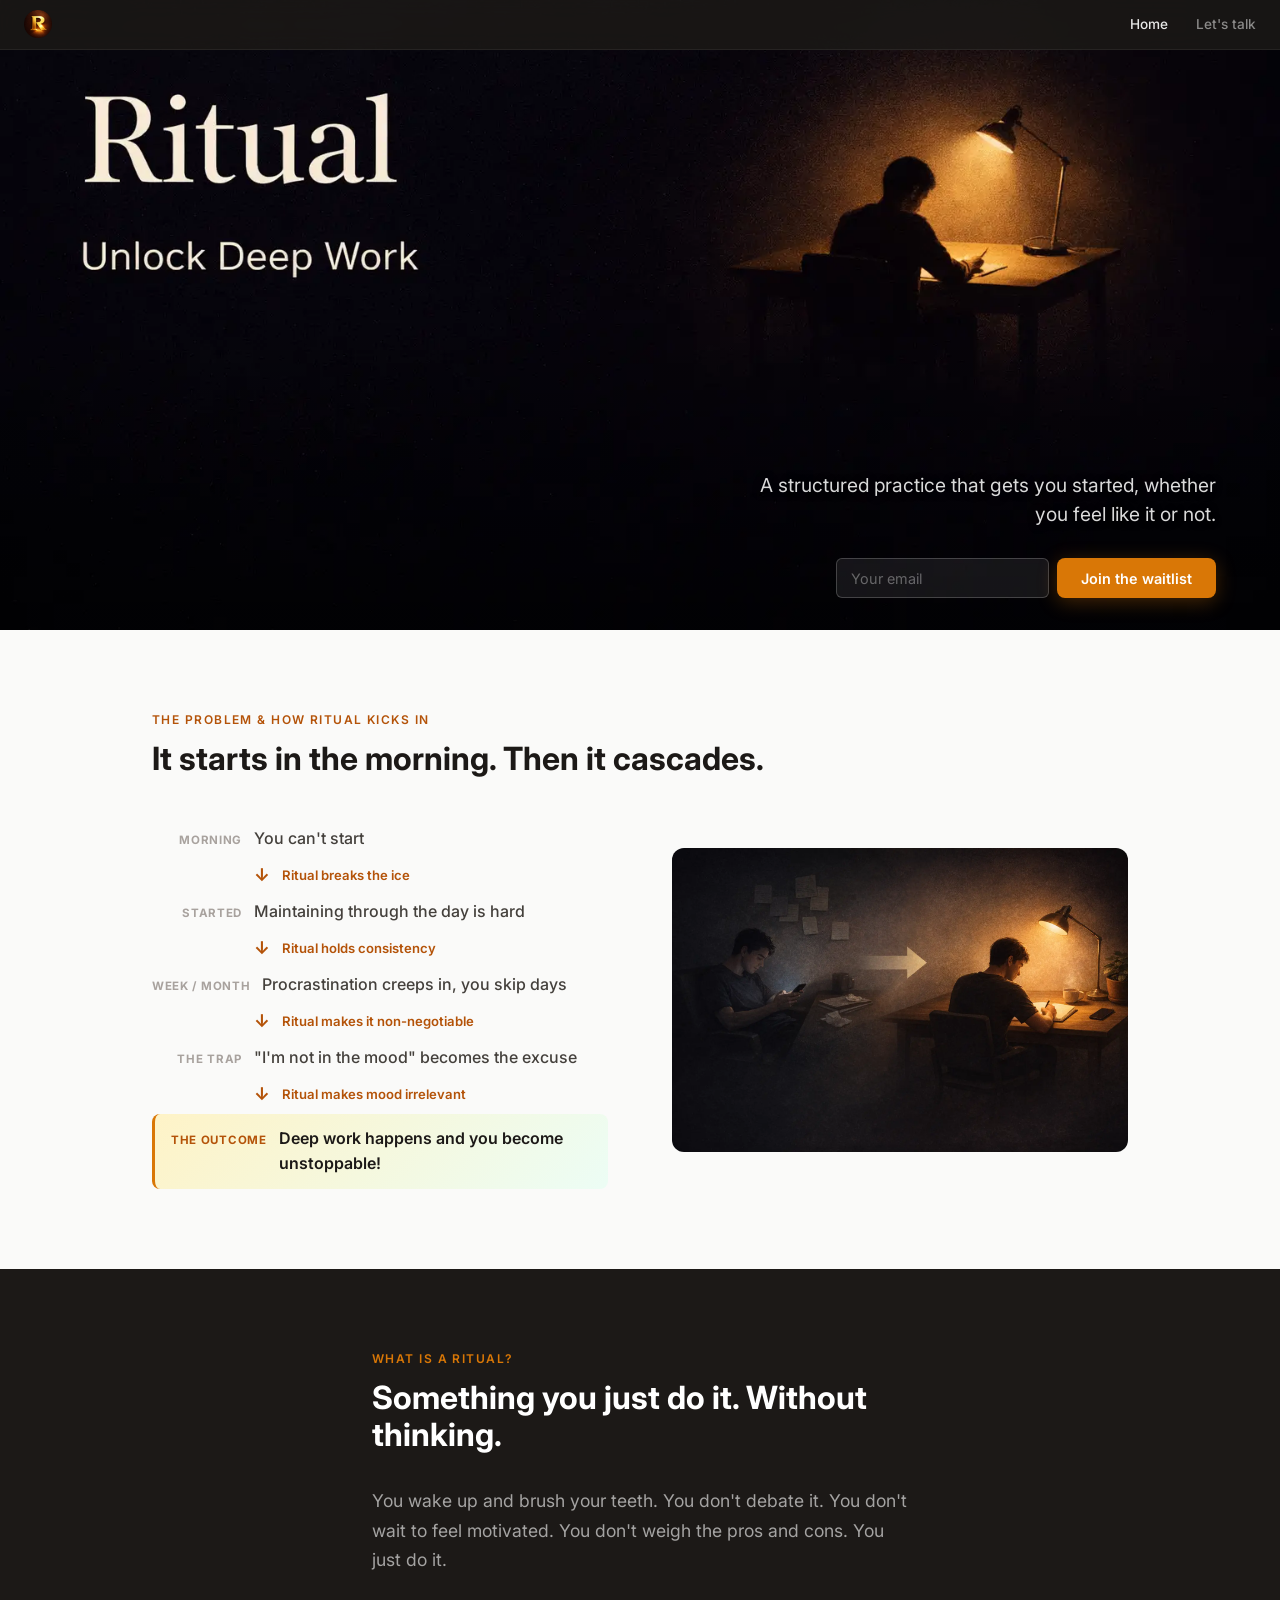
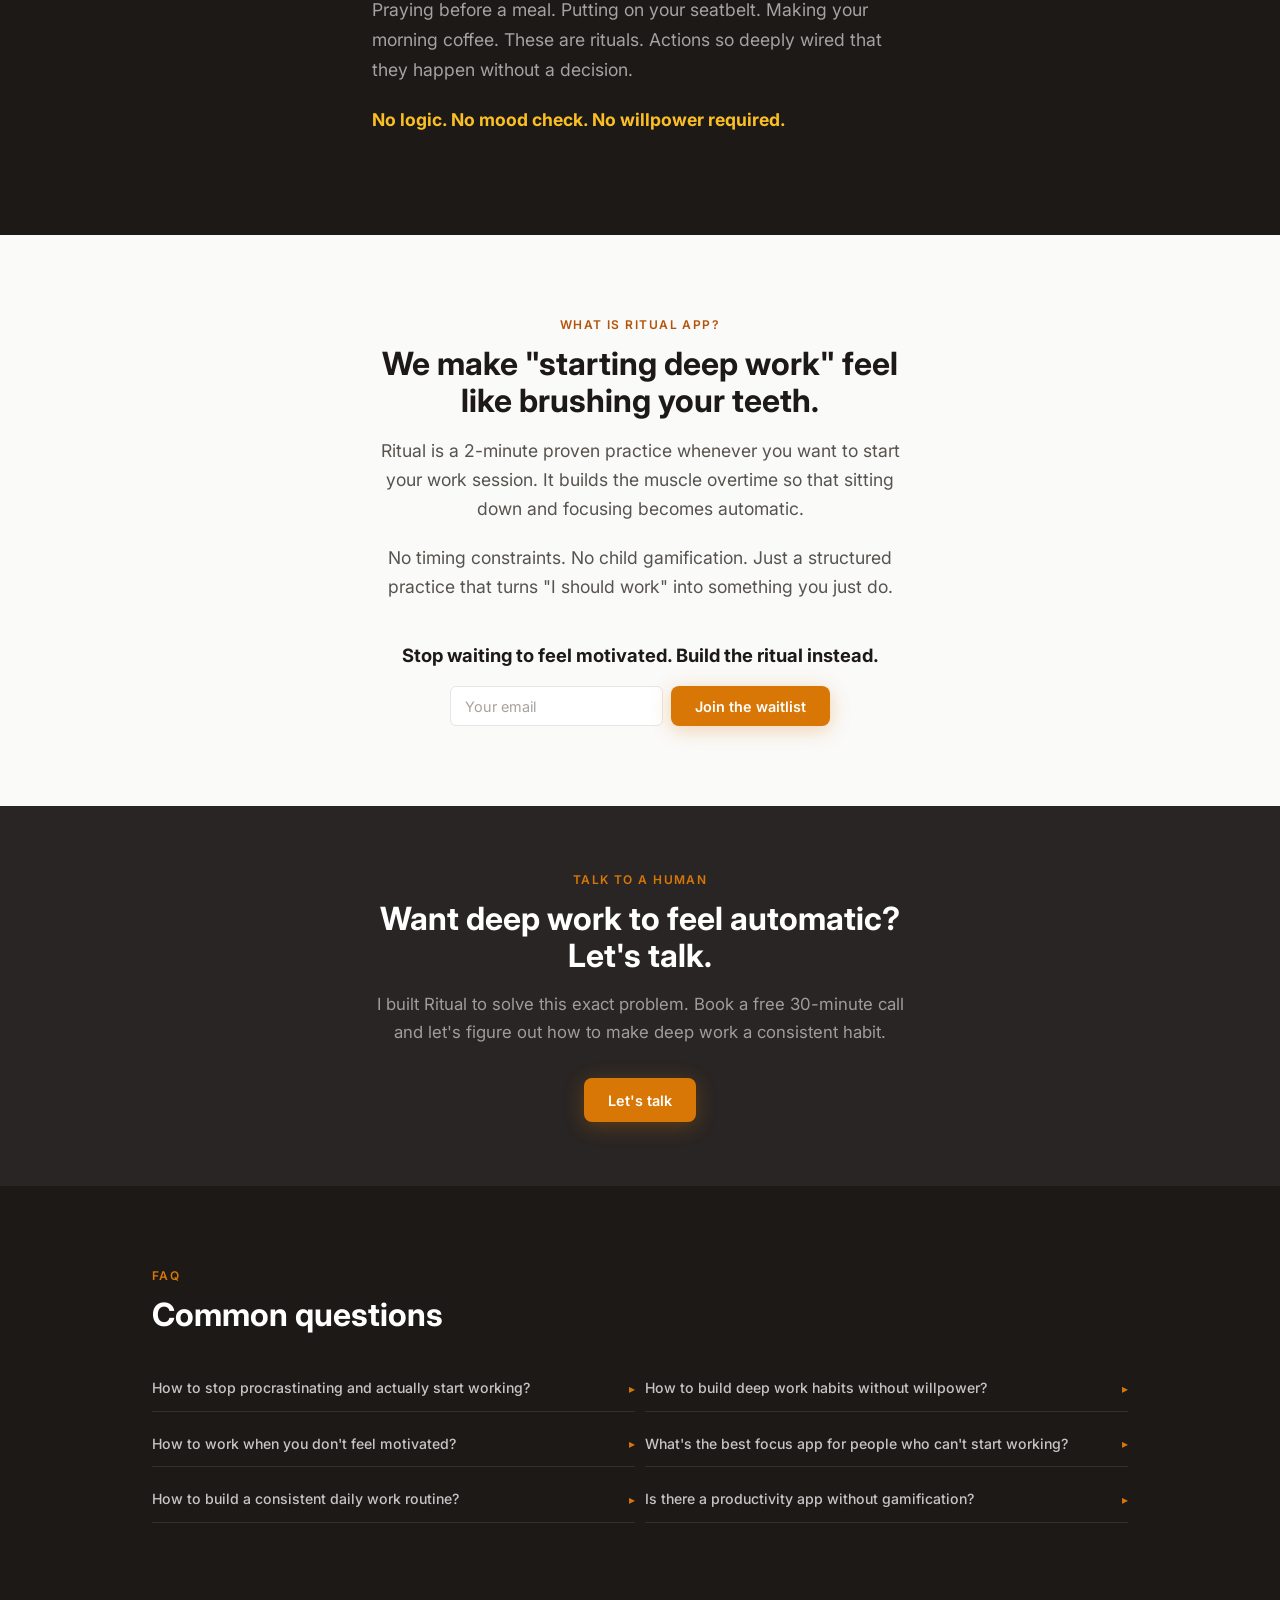
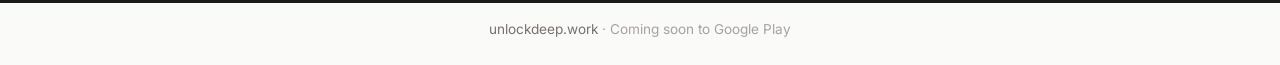
==== commit 5d6608a9: "Add shared navbar, hero background image to talk page, and UX polish - Replace top bar with fixed na" ====
--- a/index.html
+++ b/index.html
@@ -122,10 +122,16 @@
 </head>
 <body>
 
-  <!-- Top Bar -->
-  <div class="top-bar">
-    <span>Coming soon to Google Play</span>
-  </div>
+  <!-- Navbar -->
+  <nav class="site-nav">
+    <a href="/" class="site-nav-brand">
+      <img src="/icon-192.png" alt="Ritual" class="site-nav-icon">
+    </a>
+    <div class="site-nav-links">
+      <a href="/" class="active">Home</a>
+      <a href="/talk/">Let's talk</a>
+    </div>
+  </nav>
 
   <!-- Hero -->
   <section class="hero">
--- a/style.css
+++ b/style.css
@@ -55,38 +55,76 @@
   margin-bottom: 1rem;
 }
 
-/* ===== Top Bar ===== */
-.top-bar {
-  background: #1c1917;
+/* ===== Navbar ===== */
+.site-nav {
+  position: fixed;
+  top: 0;
+  left: 0;
+  right: 0;
+  z-index: 100;
+  display: flex;
+  align-items: center;
+  justify-content: space-between;
+  padding: 0.65rem 1.5rem;
+  background: rgba(28, 25, 23, 0.85);
+  backdrop-filter: blur(12px);
+  -webkit-backdrop-filter: blur(12px);
+  border-bottom: 1px solid rgba(255, 255, 255, 0.06);
+}
+
+.site-nav-brand {
+  display: flex;
+  align-items: center;
+  text-decoration: none;
+}
+
+.site-nav-icon {
+  width: 28px;
+  height: 28px;
+  border-radius: 6px;
+}
+
+.site-nav-links {
+  display: flex;
+  align-items: center;
+  gap: 1.75rem;
+}
+
+.site-nav-links a {
+  font-size: 0.85rem;
+  font-weight: 500;
   color: rgba(255, 255, 255, 0.5);
-  text-align: center;
-  padding: 0.5rem 1rem;
-  font-size: 0.78rem;
-  font-weight: 500;
-  letter-spacing: 0.03em;
-  position: relative;
-  z-index: 10;
+  text-decoration: none;
+  transition: color 0.2s;
+}
+
+.site-nav-links a:hover {
+  color: rgba(255, 255, 255, 0.9);
+}
+
+.site-nav-links a.active {
+  color: rgba(255, 255, 255, 0.9);
 }
 
 /* ===== Hero ===== */
 .hero {
-  min-height: 100vh;
+  height: 70vh;
+  max-height: 70vh;
   display: flex;
   align-items: flex-end;
   justify-content: flex-end;
   background: #1c1917;
   position: relative;
   overflow: hidden;
-  padding: 4rem;
+  padding: 2rem 4rem;
 }
 
 .hero-bg {
   position: absolute;
   inset: 0;
   background-size: cover;
-  background-position: center;
+  background-position: center bottom;
   background-repeat: no-repeat;
-  background-attachment: fixed;
 }
 
 .hero-overlay {
@@ -518,14 +556,13 @@
 /* ===== Responsive ===== */
 @media (max-width: 650px) {
   .hero {
-    min-height: 70vh;
+    height: 70vh;
     padding: 2.5rem 1.5rem;
     align-items: flex-end;
     justify-content: center;
   }
 
   .hero-bg {
-    background-attachment: scroll;
     background-position: 70% center;
   }
 
